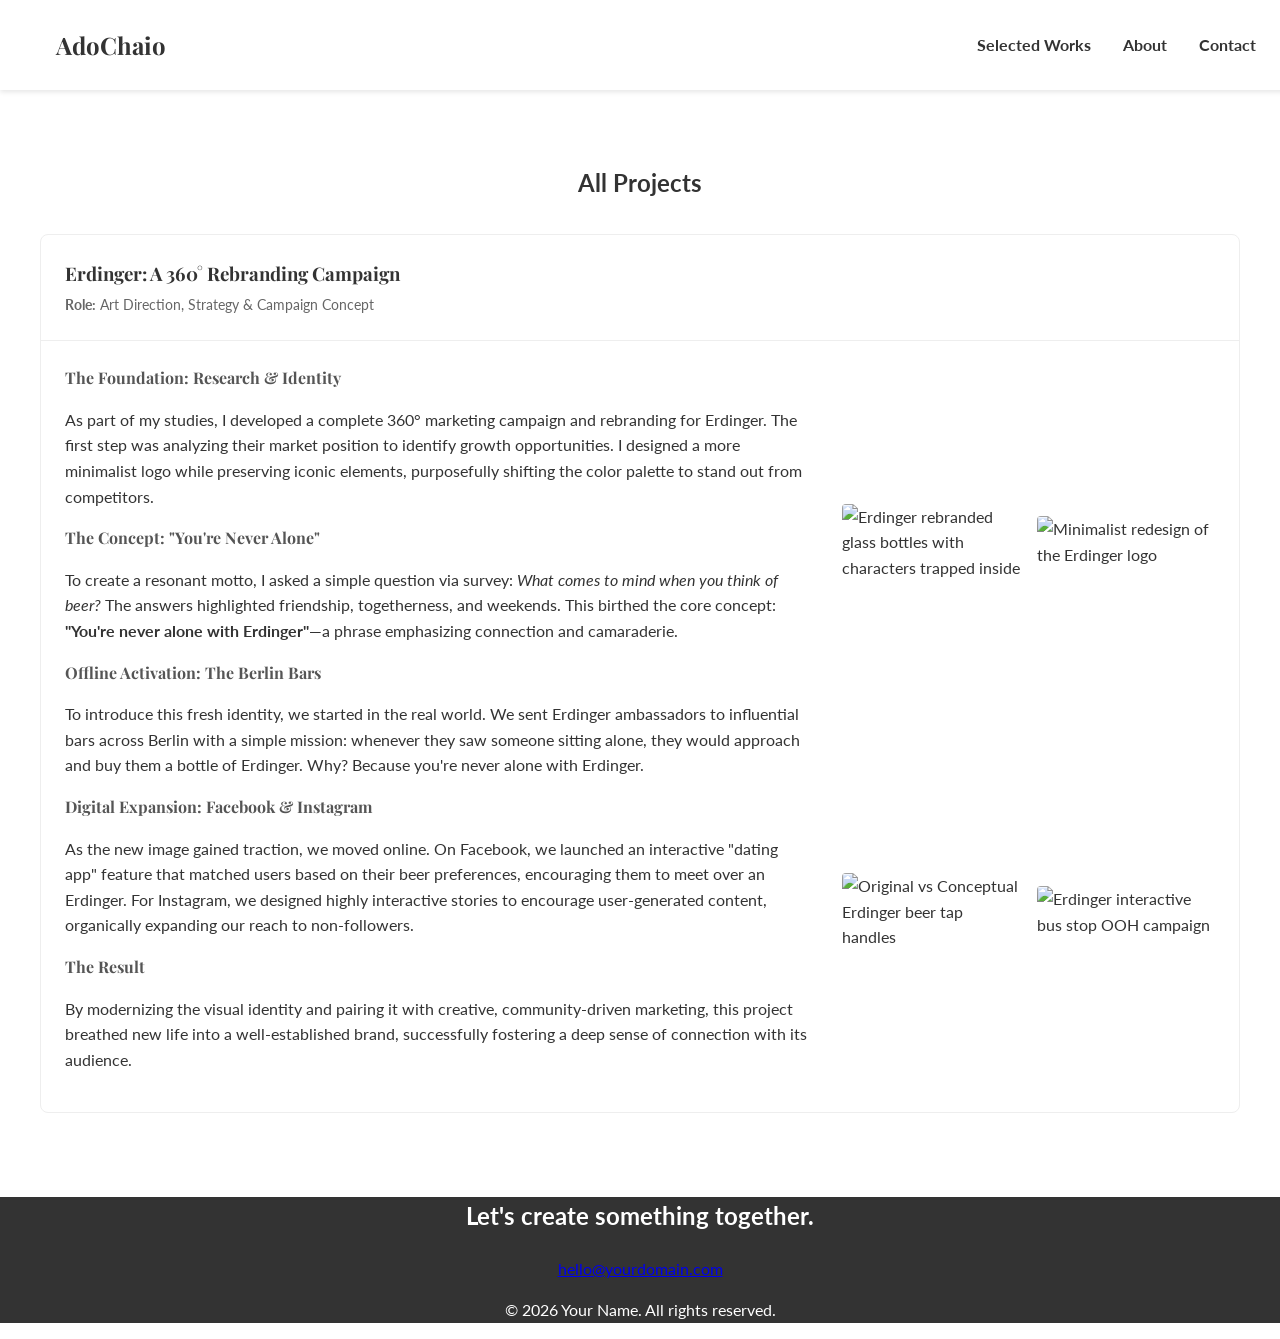
==== works.html @ 7a0c516e "portafolio art" ====
<!DOCTYPE html>
<html lang="en">
<head>
    <meta charset="UTF-8">
    <meta name="viewport" content="width=device-width, initial-scale=1.0">
    <title>All Projects | Ado Chaio</title>
    <link rel="stylesheet" href="style.css">
    <link rel="preconnect" href="https://fonts.googleapis.com">
    <link rel="preconnect" href="https://fonts.gstatic.com" crossorigin>
    <link href="https://fonts.googleapis.com/css2?family=Lato:wght@300;400;700&family=Playfair+Display:wght@400;700&display=swap" rel="stylesheet">
</head>
<body>
    <header>
        <nav>
            <div class="logo"><a href="index.html" style="text-decoration: none; color: var(--text-color);">AdoChaio</a></div>
            <ul>
                <li><a href="index.html#work">Selected Works</a></li>
                <li><a href="index.html#about">About</a></li>
                <li><a href="index.html#contact">Contact</a></li>
            </ul>
        </nav>
    </header>

    <main>
        <section id="work">
            <h2>All Projects</h2>
            <div class="projects-grid">
                <article class="project-card">
                    <div class="project-header">
                        <h3>Erdinger: A 360° Rebranding Campaign</h3>
                        <p class="role"><strong>Role:</strong> Art Direction, Strategy & Campaign Concept</p>
                    </div>

                    <div class="project-details">
                        <div class="project-description">
                            <h4>The Foundation: Research & Identity</h4>
                            <p>As part of my studies, I developed a complete 360° marketing campaign and rebranding for Erdinger. The first step was analyzing their market position to identify growth opportunities. I designed a more minimalist logo while preserving iconic elements, purposefully shifting the color palette to stand out from competitors.</p>

                            <h4>The Concept: "You're Never Alone"</h4>
                            <p>To create a resonant motto, I asked a simple question via survey: <em>What comes to mind when you think of beer?</em> The answers highlighted friendship, togetherness, and weekends. This birthed the core concept: <strong>"You're never alone with Erdinger"</strong>—a phrase emphasizing connection and camaraderie.</p>
                            
                            <h4>Offline Activation: The Berlin Bars</h4>
                            <p>To introduce this fresh identity, we started in the real world. We sent Erdinger ambassadors to influential bars across Berlin with a simple mission: whenever they saw someone sitting alone, they would approach and buy them a bottle of Erdinger. Why? Because you're never alone with Erdinger.</p>

                            <h4>Digital Expansion: Facebook & Instagram</h4>
                            <p>As the new image gained traction, we moved online. On Facebook, we launched an interactive "dating app" feature that matched users based on their beer preferences, encouraging them to meet over an Erdinger. For Instagram, we designed highly interactive stories to encourage user-generated content, organically expanding our reach to non-followers.</p>

                            <h4>The Result</h4>
                            <p>By modernizing the visual identity and pairing it with creative, community-driven marketing, this project breathed new life into a well-established brand, successfully fostering a deep sense of connection with its audience.</p>
                        </div>

                        <div class="project-gallery four-images">
                            <img src="images/erdinger-hero-bottles-family.jpg" 
                                 alt="Erdinger rebranded glass bottles with characters trapped inside">
                            <img src="images/erdinger-logo-grid-synthesis.png" 
                                 alt="Minimalist redesign of the Erdinger logo">
                            <img src="images/erdinger-tap-handles-old-vs-new.jpg" 
                                 alt="Original vs Conceptual Erdinger beer tap handles">
                            <img src="images/erdinger-bus-stop-ooh-campaign.jpg" 
                                 alt="Erdinger interactive bus stop OOH campaign">
                        </div>
                    </div>
                </article>
            </div>
        </section>
    </main>

    <footer id="contact">
        <h2>Let's create something together.</h2>
        <a href="mailto:hello@yourdomain.com">hello@yourdomain.com</a>
        <p>&copy; 2026 Your Name. All rights reserved.</p>
    </footer>
</body>
</html>
---- style.css ----
:root {
    --primary-color: #e6e6fa; /* Lavender */
    --secondary-color: #f0fff0; /* Honeydew */
    --accent-color: #ffdab9; /* Peachpuff */
    --text-color: #333;
    --bg-color: #fff;
    --font-family-headings: 'Playfair Display', serif;
    --font-family-body: 'Lato', sans-serif;
}

body {
    font-family: var(--font-family-body);
    background-color: var(--bg-color);
    color: var(--text-color);
    margin: 0;
    line-height: 1.6;
}

header {
    background-color: var(--bg-color);
    padding: 1rem;
    position: fixed;
    width: 100%;
    top: 0;
    z-index: 10;
    box-shadow: 0 2px 5px rgba(0,0,0,0.1);
}

nav {
    display: flex;
    justify-content: space-between;
    align-items: center;
    max-width: 1200px;
    margin: 0 auto;
}

.logo {
    font-family: var(--font-family-headings);
    font-size: 1.5rem;
    font-weight: bold;
}

nav ul {
    list-style: none;
    display: flex;
    gap: 2rem;
}

nav a {
    text-decoration: none;
    color: var(--text-color);
    font-weight: bold;
    transition: color 0.3s ease;
}

nav a:hover {
    color: var(--primary-color);
}

main {
    padding-top: 80px; 
}

section {
    padding: 4rem 1rem;
    max-width: 1200px;
    margin: 0 auto;
    text-align: center;
}

#hero {
    background-color: var(--secondary-color);
    min-height: 50vh;
    display: flex;
    flex-direction: column;
    justify-content: center;
    align-items: center;
}

#hero h1 {
    font-family: var(--font-family-headings);
    font-size: 3rem;
    margin: 0;
}

.projects-grid {
    display: grid;
    grid-template-columns: 1fr;
    gap: 2rem;
    margin-top: 2rem;
    text-align: left;
}

.project-card {
    background-color: #fff;
    border: 1px solid #eee;
    border-radius: 8px;
    overflow: hidden;
    transition: transform 0.3s ease, box-shadow 0.3s ease;
    display: flex;
    flex-direction: column;
}

.project-card:hover {
    transform: translateY(-5px);
    box-shadow: 0 10px 20px rgba(0,0,0,0.1);
}

.project-card > img {
    width: 100%;
    display: block;
}

.project-card-content {
    padding: 1.5rem;
}

.project-header {
    padding: 1.5rem;
    border-bottom: 1px solid #eee;
}

.project-header h3 {
    margin: 0 0 0.25rem 0;
    font-family: var(--font-family-headings);
}

.project-header .role {
    margin: 0;
    font-size: 0.9rem;
    color: #666;
}

.project-details {
    display: grid;
    grid-template-columns: 2fr 1fr;
    gap: 2rem;
    padding: 1.5rem;
}

.project-description h4 {
    font-family: var(--font-family-headings);
    margin-top: 0;
    margin-bottom: 0.5rem;
    color: #555;
}

.project-description p {
    margin-bottom: 1rem;
}

.project-gallery {
    display: grid;
    grid-template-columns: 1fr 1fr;
    gap: 1rem;
    align-items: center;
}

.project-gallery.three-images {
    grid-template-columns: 1fr 1fr 1fr;
}

.project-gallery.four-images {
    grid-template-columns: 1fr 1fr;
}

.project-gallery img {
    width: 100%;
    border-radius: 4px;
    display: block;
    cursor: pointer;
}

/* About Section Styles */
#about {
    background-color: var(--secondary-color);
}

.about-content {
    display: grid;
    grid-template-columns: 1fr 2fr;
    gap: 4rem;
    align-items: center;
    text-align: left;
    margin-top: 2rem;
}

.about-image img {
    width: 100%;
    border-radius: 50%;
    border: 5px solid var(--primary-color);
}

.about-text h3 {
    font-family: var(--font-family-headings);
    font-size: 2rem;
    margin-top: 0;
}

.about-text ul {
    list-style: none;
    padding: 0;
    display: flex;
    flex-wrap: wrap;
    gap: 1rem;
    margin-top: 1.5rem;
}

.about-text li {
    background-color: var(--primary-color);
    padding: 0.5rem 1rem;
    border-radius: 20px;
    font-weight: bold;
}

/* Footer / Contact Section Styles */
#contact {
    background-color: var(--text-color);
    color: var(--bg-color);
    padding: 0; /* Reset padding */
    text-align: center;
}

.contact-content {
    max-width: 800px;
    margin: 0 auto;
    padding: 5rem 1rem;
}

.contact-content h2 {
    font-family: var(--font-family-headings);
    font-size: 2.5rem;
    margin-bottom: 1rem;
}

.contact-content p {
    font-size: 1.1rem;
    margin-bottom: 2rem;
    max-width: 600px;
    margin-left: auto;
    margin-right: auto;
}

#contact .btn-primary {
    background-color: var(--primary-color);
    color: var(--text-color);
    margin-bottom: 3rem;
}

#contact .btn-primary:hover {
    background-color: var(--bg-color);
    color: var(--text-color);
    border-color: var(--primary-color);
}


.social-links {
    display: flex;
    justify-content: center;
    gap: 2rem;
}

.social-links a {
    color: var(--bg-color);
    text-decoration: none;
    font-weight: bold;
    font-size: 1.1rem;
    transition: color 0.3s ease;
}

.social-links a:hover {
    color: var(--primary-color);
}

.copyright {
    background-color: rgba(0,0,0,0.2);
    padding: 1rem;
    font-size: 0.9rem;
}


/* Modal Styles */
.modal {
    display: none; 
    position: fixed; 
    z-index: 100;
    padding-top: 100px; 
    left: 0;
    top: 0;
    width: 100%; 
    height: 100%; 
    overflow: auto; 
    background-color: rgba(0,0,0,0.9); 
}

.modal-content {
    margin: auto;
    display: block;
    width: 80%;
    max-width: 700px;
}

.close-btn {
    position: absolute;
    top: 15px;
    right: 35px;
    color: #f1f1f1;
    font-size: 40px;
    font-weight: bold;
    transition: 0.3s;
}

.close-btn:hover,
.close-btn:focus {
    color: #bbb;
    text-decoration: none;
    cursor: pointer;
}

/* =========================================
   BOTÓN "VIEW ALL PROJECTS"
   ========================================= */
.view-more-container {
    text-align: center;
    margin-top: 4rem;
}

.btn-primary {
    display: inline-block;
    background-color: var(--primary-color);
    color: var(--text-color);
    padding: 1rem 2.5rem;
    font-family: var(--font-family-headings);
    font-weight: bold;
    font-size: 1.2rem;
    border-radius: 50px;
    transition: all 0.3s ease;
    border: 2px solid transparent;
    text-decoration: none;
}

.btn-primary:hover {
    background-color: var(--bg-color);
    border-color: var(--primary-color);
    color: var(--text-color);
    transform: translateY(-3px);
    box-shadow: 0 10px 20px rgba(0,0,0,0.05);
}


@media (max-width: 992px) {
    .project-details, .about-content {
        grid-template-columns: 1fr;
    }

    .about-content {
        gap: 2rem;
        text-align: center;
    }

    .about-image {
        margin-bottom: 2rem;
    }
}

@media (max-width: 768px) {
    nav ul {
        display: none; 
    }

    #hero h1 {
        font-size: 2rem;
    }

    .projects-grid, .project-gallery, .project-gallery.four-images {
        grid-template-columns: 1fr;
    }

    .contact-content {
        padding: 4rem 1rem;
    }
}
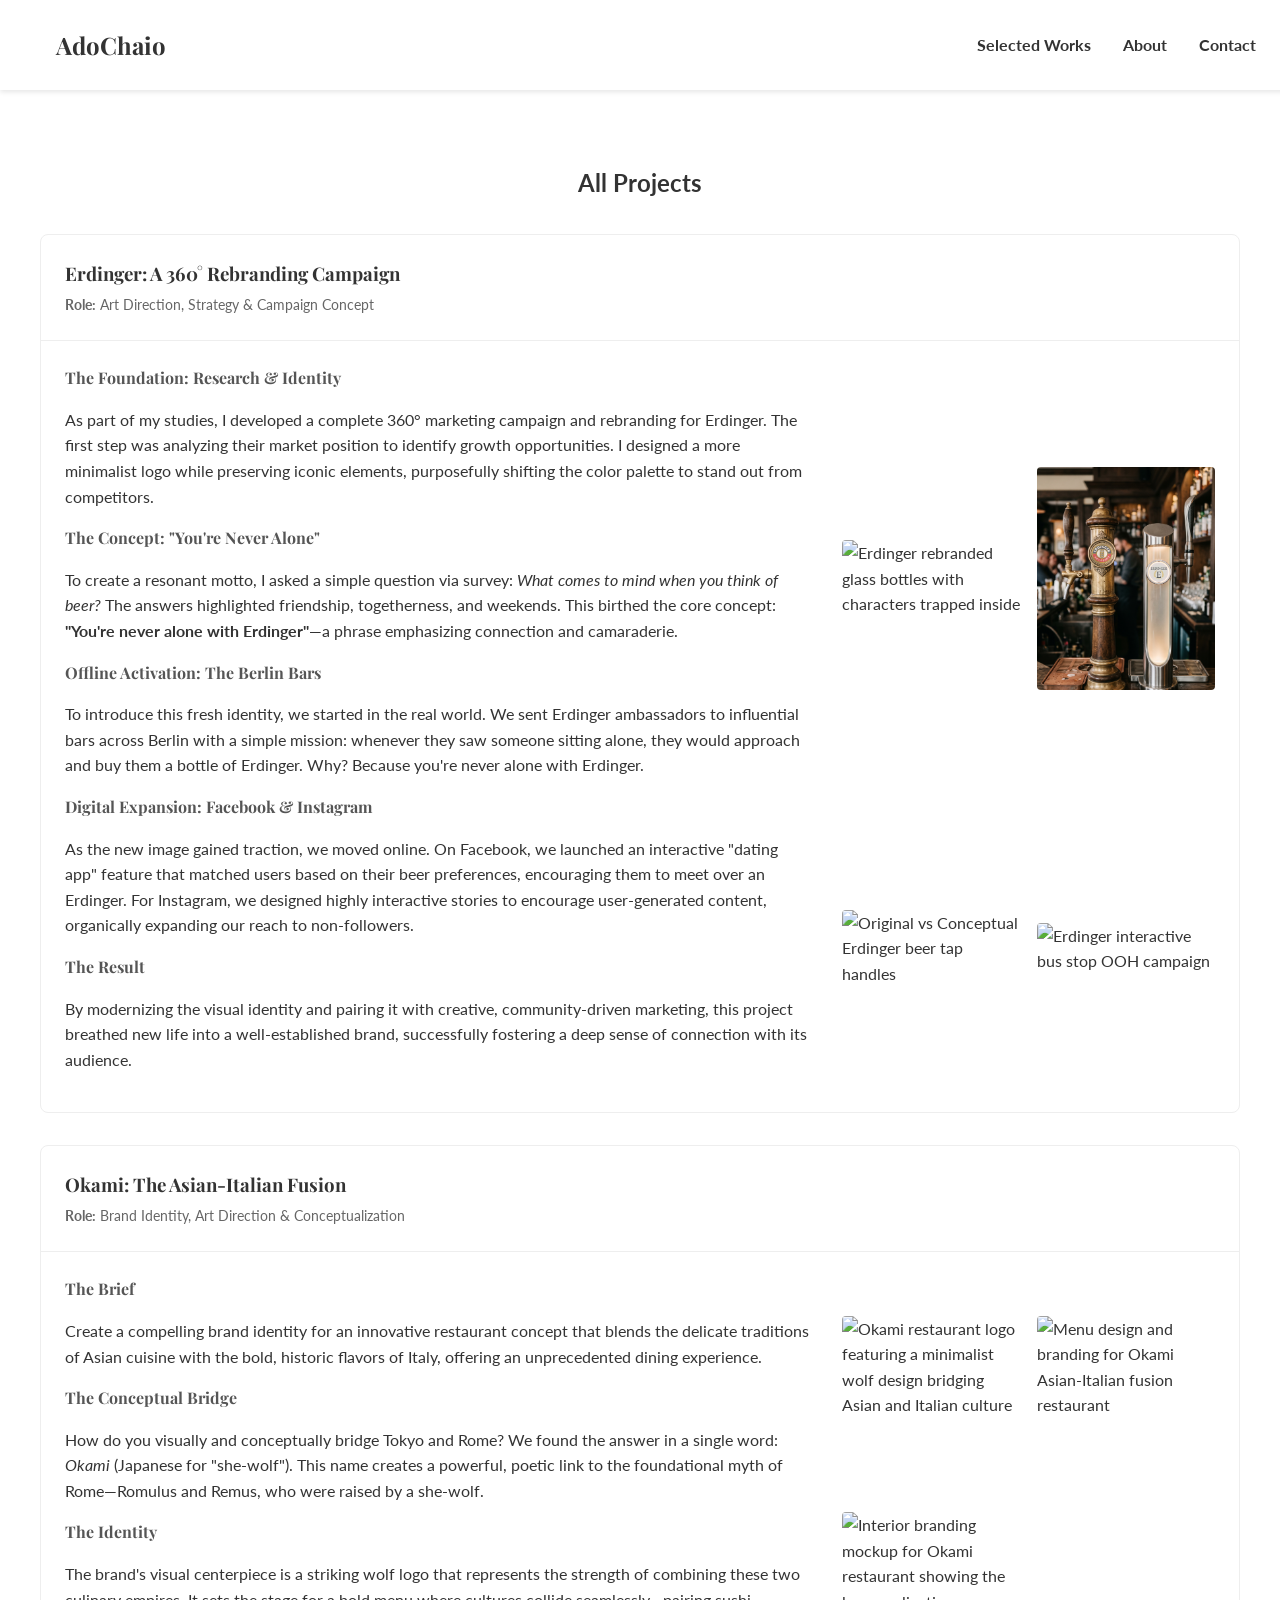
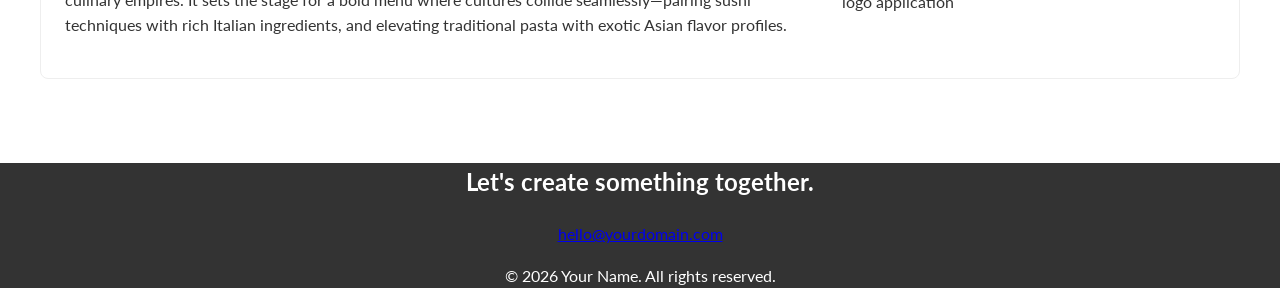
==== commit 68160024: "new" ====
--- a/works.html
+++ b/works.html
@@ -61,6 +61,36 @@
                         </div>
                     </div>
                 </article>
+                <article class="project-card">
+                    <div class="project-header">
+                        <h3>Okami: The Asian-Italian Fusion</h3>
+                        <p class="role"><strong>Role:</strong> Brand Identity, Art Direction & Conceptualization</p>
+                    </div>
+
+                    <div class="project-details">
+                        <div class="project-description">
+                            <h4>The Brief</h4>
+                            <p>Create a compelling brand identity for an innovative restaurant concept that blends the delicate traditions of Asian cuisine with the bold, historic flavors of Italy, offering an unprecedented dining experience.</p>
+
+                            <h4>The Conceptual Bridge</h4>
+                            <p>How do you visually and conceptually bridge Tokyo and Rome? We found the answer in a single word: <em>Okami</em> (Japanese for "she-wolf"). This name creates a powerful, poetic link to the foundational myth of Rome—Romulus and Remus, who were raised by a she-wolf.</p>
+                            
+                            <h4>The Identity</h4>
+                            <p>The brand's visual centerpiece is a striking wolf logo that represents the strength of combining these two culinary empires. It sets the stage for a bold menu where cultures collide seamlessly—pairing sushi techniques with rich Italian ingredients, and elevating traditional pasta with exotic Asian flavor profiles.</p>
+                        </div>
+
+                        <div class="project-gallery">
+                            <img src="images/okami-she-wolf-restaurant-logo.jpg" 
+                                 alt="Okami restaurant logo featuring a minimalist wolf design bridging Asian and Italian culture">
+                                 
+                            <img src="images/okami-fusion-menu-design.jpg" 
+                                 alt="Menu design and branding for Okami Asian-Italian fusion restaurant">
+                                 
+                            <img src="images/okami-restaurant-branding-mockup.jpg" 
+                                 alt="Interior branding mockup for Okami restaurant showing the logo application">
+                        </div>
+                    </div>
+                </article>
             </div>
         </section>
     </main>
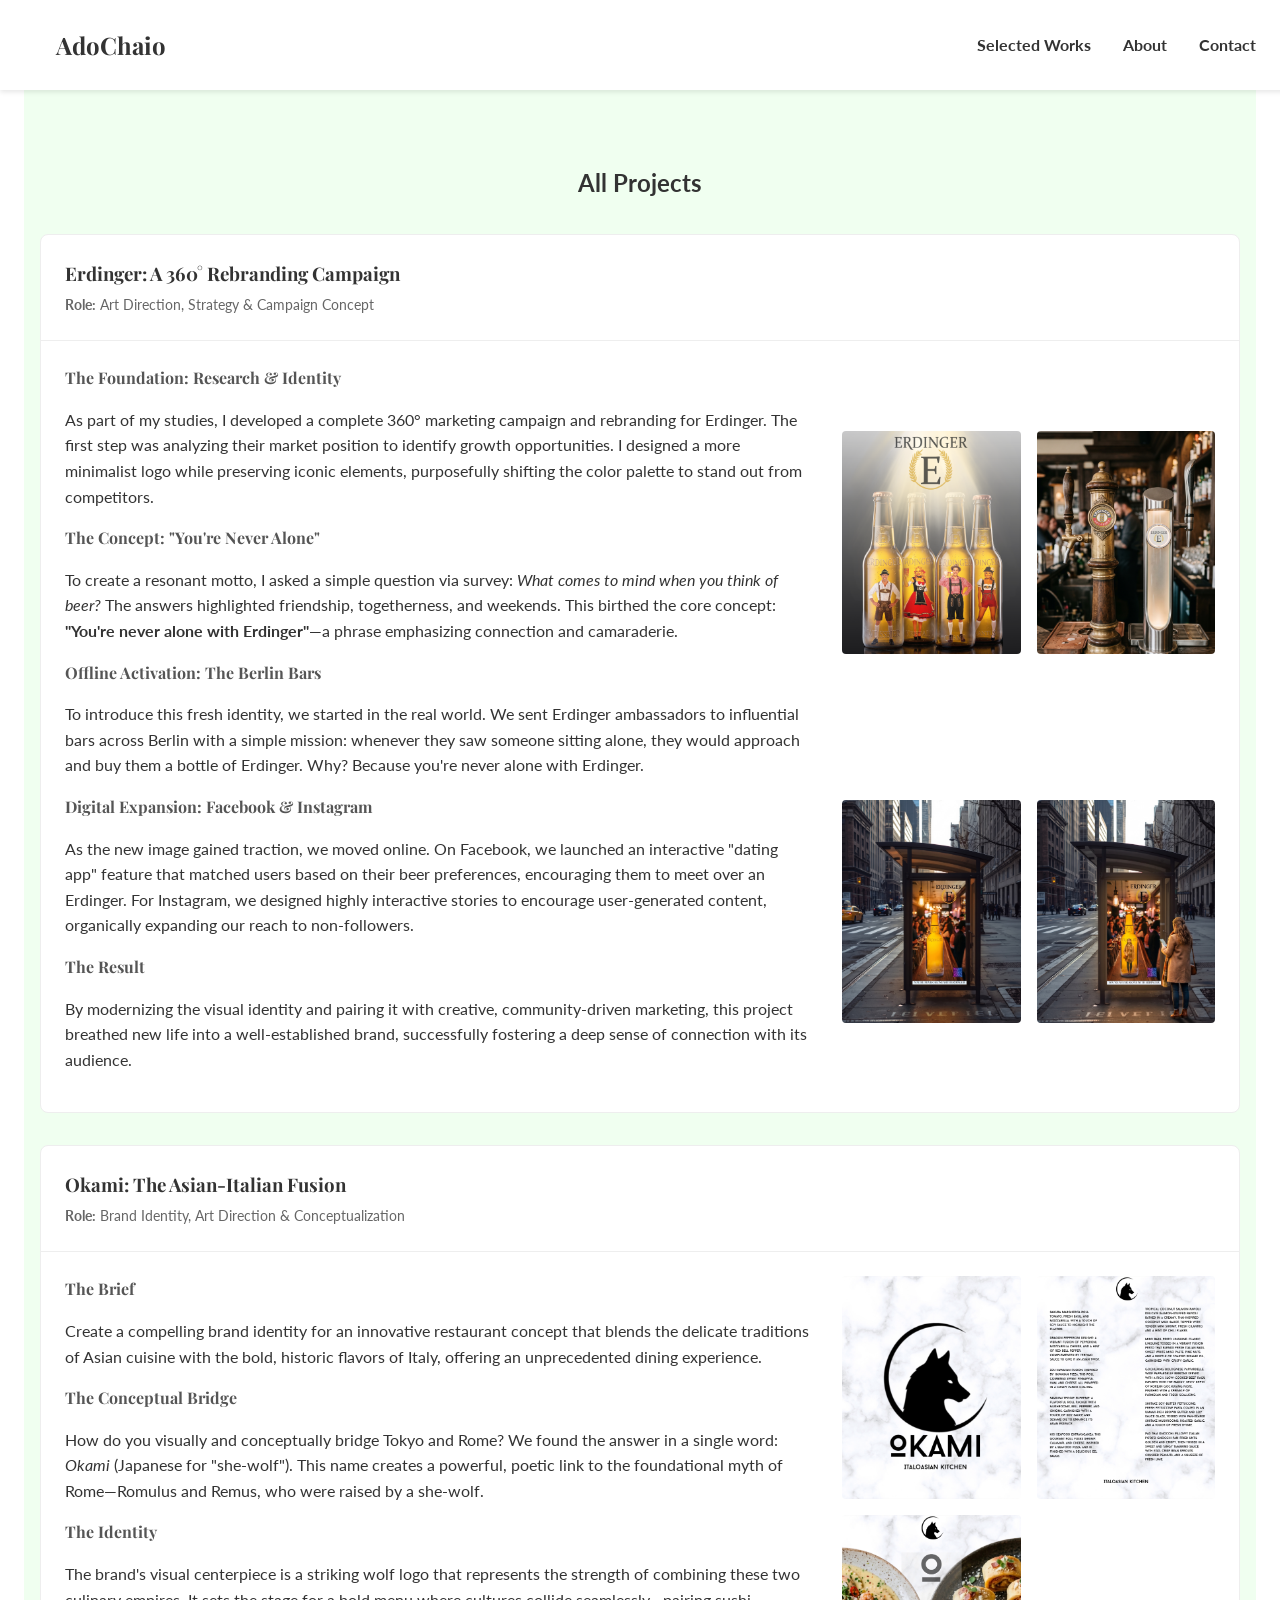
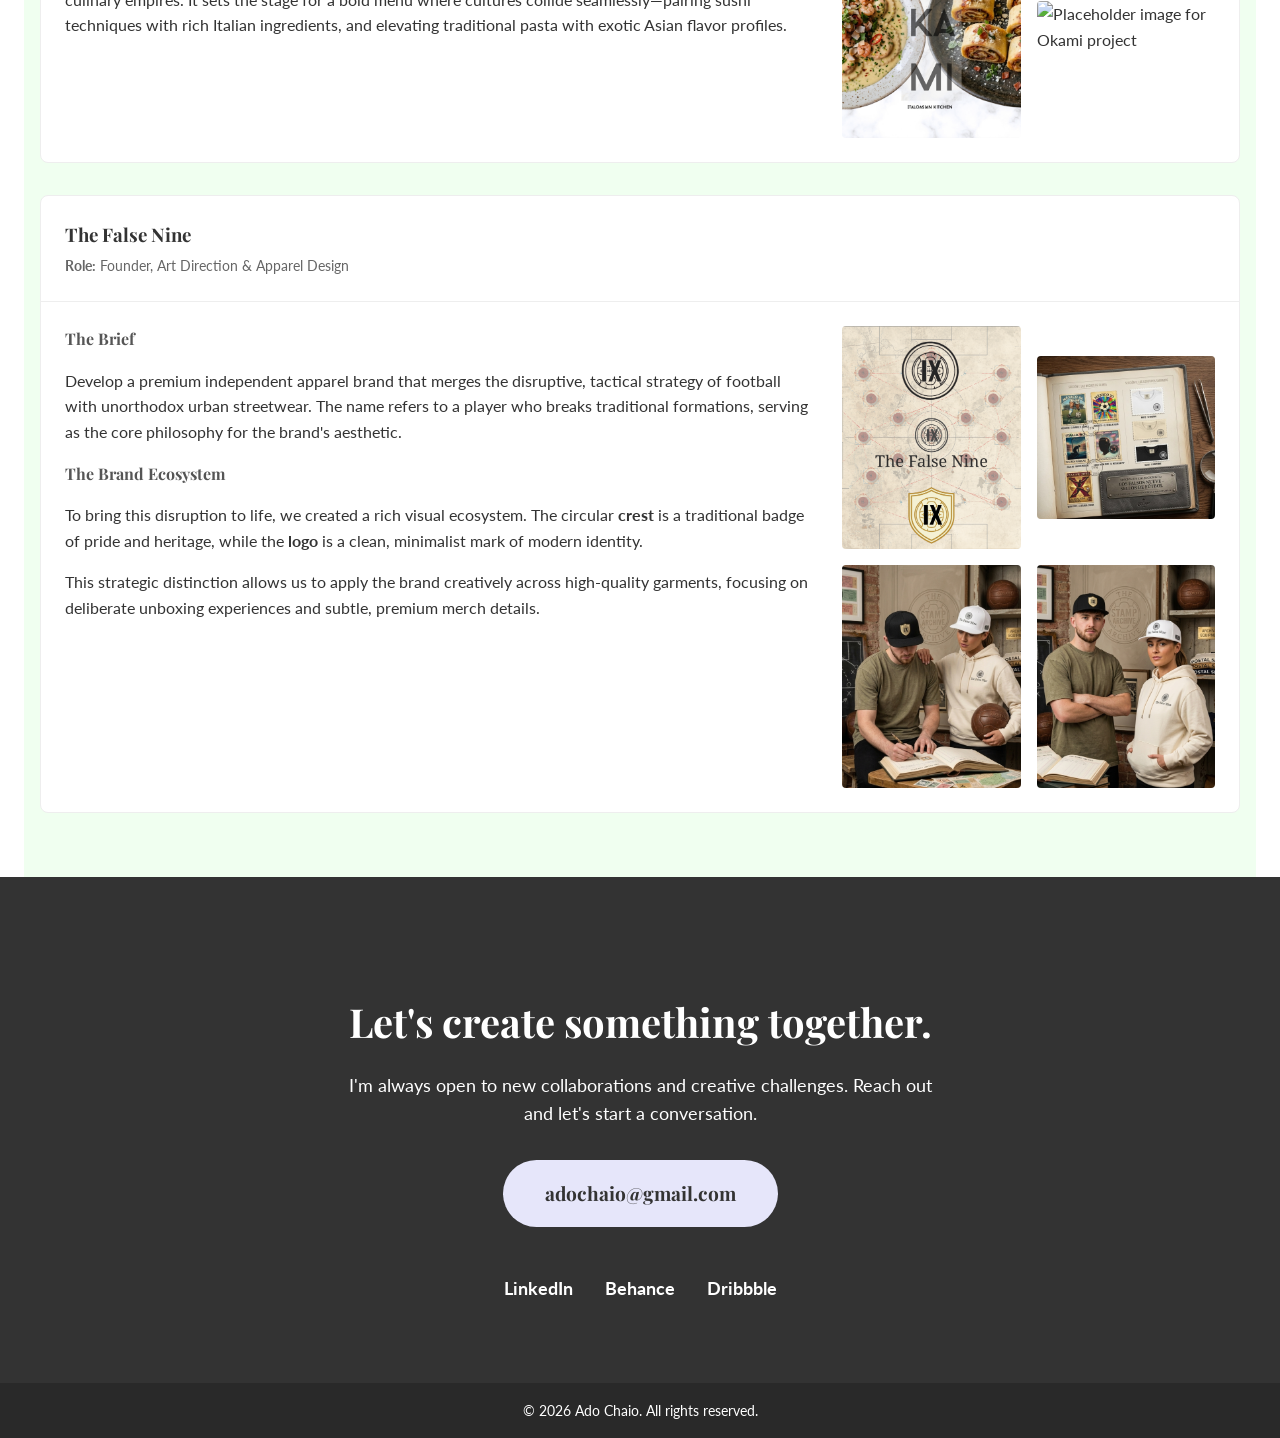
==== commit 7162dee0: "pict new pro" ====
--- a/works.html
+++ b/works.html
@@ -9,7 +9,7 @@
     <link rel="preconnect" href="https://fonts.gstatic.com" crossorigin>
     <link href="https://fonts.googleapis.com/css2?family=Lato:wght@300;400;700&family=Playfair+Display:wght@400;700&display=swap" rel="stylesheet">
 </head>
-<body>
+<body class="works-page">
     <header>
         <nav>
             <div class="logo"><a href="index.html" style="text-decoration: none; color: var(--text-color);">AdoChaio</a></div>
@@ -50,14 +50,10 @@
                         </div>
 
                         <div class="project-gallery four-images">
-                            <img src="images/erdinger-hero-bottles-family.jpg" 
-                                 alt="Erdinger rebranded glass bottles with characters trapped inside">
-                            <img src="images/erdinger-logo-grid-synthesis.png" 
-                                 alt="Minimalist redesign of the Erdinger logo">
-                            <img src="images/erdinger-tap-handles-old-vs-new.jpg" 
-                                 alt="Original vs Conceptual Erdinger beer tap handles">
-                            <img src="images/erdinger-bus-stop-ooh-campaign.jpg" 
-                                 alt="Erdinger interactive bus stop OOH campaign">
+                            <img src="images/erdinger-hero-bottles-family.png" alt="Erdinger rebranded glass bottles with characters trapped inside">
+                            <img src="images/erdinger-logo-grid-synthesis.png" alt="Minimalist redesign of the Erdinger logo">
+                            <img src="images/erdinger-tap-handles-old-vs-new.png" alt="Original vs Conceptual Erdinger beer tap handles">
+                            <img src="images/erdinger-bus-stop-campaign.png" alt="Erdinger interactive bus stop OOH campaign">
                         </div>
                     </div>
                 </article>
@@ -80,14 +76,42 @@
                         </div>
 
                         <div class="project-gallery">
-                            <img src="images/okami-she-wolf-restaurant-logo.jpg" 
-                                 alt="Okami restaurant logo featuring a minimalist wolf design bridging Asian and Italian culture">
+                            <img src="images/logo-okami-restauran.png" alt="Okami restaurant logo featuring a minimalist wolf design bridging Asian and Italian culture">
+                            <img src="images/menu-okami-restaurannt.png" alt="Menu design and branding for Okami Asian-Italian fusion restaurant">
+                            <img src="images/okami-flier-menu.png" alt="Interior branding mockup for Okami restaurant showing the logo application">
+                            <img src="images/vamosssss.png" alt="Placeholder image for Okami project">
+                        </div>
+                    </div>
+                </article>
+                <article class="project-card">
+                    <div class="project-header">
+                        <h3>The False Nine</h3>
+                        <p class="role"><strong>Role:</strong> Founder, Art Direction & Apparel Design</p>
+                    </div>
+
+                    <div class="project-details">
+                        <div class="project-description">
+                            <h4>The Brief</h4>
+                            <p>Develop a premium independent apparel brand that merges the disruptive, tactical strategy of football with unorthodox urban streetwear. The name refers to a player who breaks traditional formations, serving as the core philosophy for the brand's aesthetic.</p>
+
+                            <h4>The Brand Ecosystem</h4>
+                            <p>To bring this disruption to life, we created a rich visual ecosystem. The circular <strong>crest</strong> is a traditional badge of pride and heritage, while the <strong>logo</strong> is a clean, minimalist mark of modern identity.</p>
+                            <p>This strategic distinction allows us to apply the brand creatively across high-quality garments, focusing on deliberate unboxing experiences and subtle, premium merch details.</p>
+                        </div>
+
+                        <div class="project-gallery four-images">
+                            <img src="images/the-false-nine-logo.png" 
+                                 alt="The False Nine streetwear branding logo, verified apparel, and premium merchandise suite">
                                  
-                            <img src="images/okami-fusion-menu-design.jpg" 
-                                 alt="Menu design and branding for Okami Asian-Italian fusion restaurant">
+                            <img src="images/remeras-the-false-nine.png" 
+                                 alt="Close up of The False Nine circular crest from verified asset crest IX W.jpg">
                                  
-                            <img src="images/okami-restaurant-branding-mockup.jpg" 
-                                 alt="Interior branding mockup for Okami restaurant showing the logo application">
+                            <img src="images/gorros-the-false-nine.png" 
+                                 alt="Close up of The False Nine main minimalist logo from verified asset The False Nine - 1.jpg">
+                                 
+                            <img src="images/gorros-hudies-the-false-nine.png" 
+                                 alt="The False Nine merchandise product application, showing the logo on a cap">
+                                 
                         </div>
                     </div>
                 </article>
@@ -96,9 +120,26 @@
     </main>
 
     <footer id="contact">
-        <h2>Let's create something together.</h2>
-        <a href="mailto:hello@yourdomain.com">hello@yourdomain.com</a>
-        <p>&copy; 2026 Your Name. All rights reserved.</p>
+        <div class="contact-content">
+            <h2>Let's create something together.</h2>
+            <p>I'm always open to new collaborations and creative challenges. Reach out and let's start a conversation.</p>
+            <a href="mailto:adochaio@gmail.com" class="btn-primary">adochaio@gmail.com</a>
+            <div class="social-links">
+                <a href="#" target="_blank">LinkedIn</a>
+                <a href="#" target="_blank">Behance</a>
+                <a href="#" target="_blank">Dribbble</a>
+            </div>
+        </div>
+        <div class="copyright">
+            &copy; 2026 Ado Chaio. All rights reserved.
+        </div>
     </footer>
+    
+    <div id="image-modal" class="modal">
+        <span class="close-btn">&times;</span>
+        <img class="modal-content" id="modal-img">
+    </div>
+
+    <script defer type="text/javascript" src="main.js"></script>
 </body>
 </html>
--- a/style.css
+++ b/style.css
@@ -16,6 +16,10 @@
     line-height: 1.6;
 }
 
+.works-page #work {
+    background-color: var(--secondary-color);
+}
+
 header {
     background-color: var(--bg-color);
     padding: 1rem;
@@ -283,8 +287,8 @@
 .modal {
     display: none; 
     position: fixed; 
-    z-index: 100;
-    padding-top: 100px; 
+    z-index: 1000;
+    padding-top: 60px; 
     left: 0;
     top: 0;
     width: 100%; 
@@ -298,6 +302,13 @@
     display: block;
     width: 80%;
     max-width: 700px;
+    animation-name: zoom;
+    animation-duration: 0.6s;
+}
+
+@keyframes zoom {
+    from {transform:scale(0)}
+    to {transform:scale(1)}
 }
 
 .close-btn {
@@ -379,4 +390,8 @@
     .contact-content {
         padding: 4rem 1rem;
     }
-}
+
+    .modal-content {
+        width: 95%;
+    }
+}
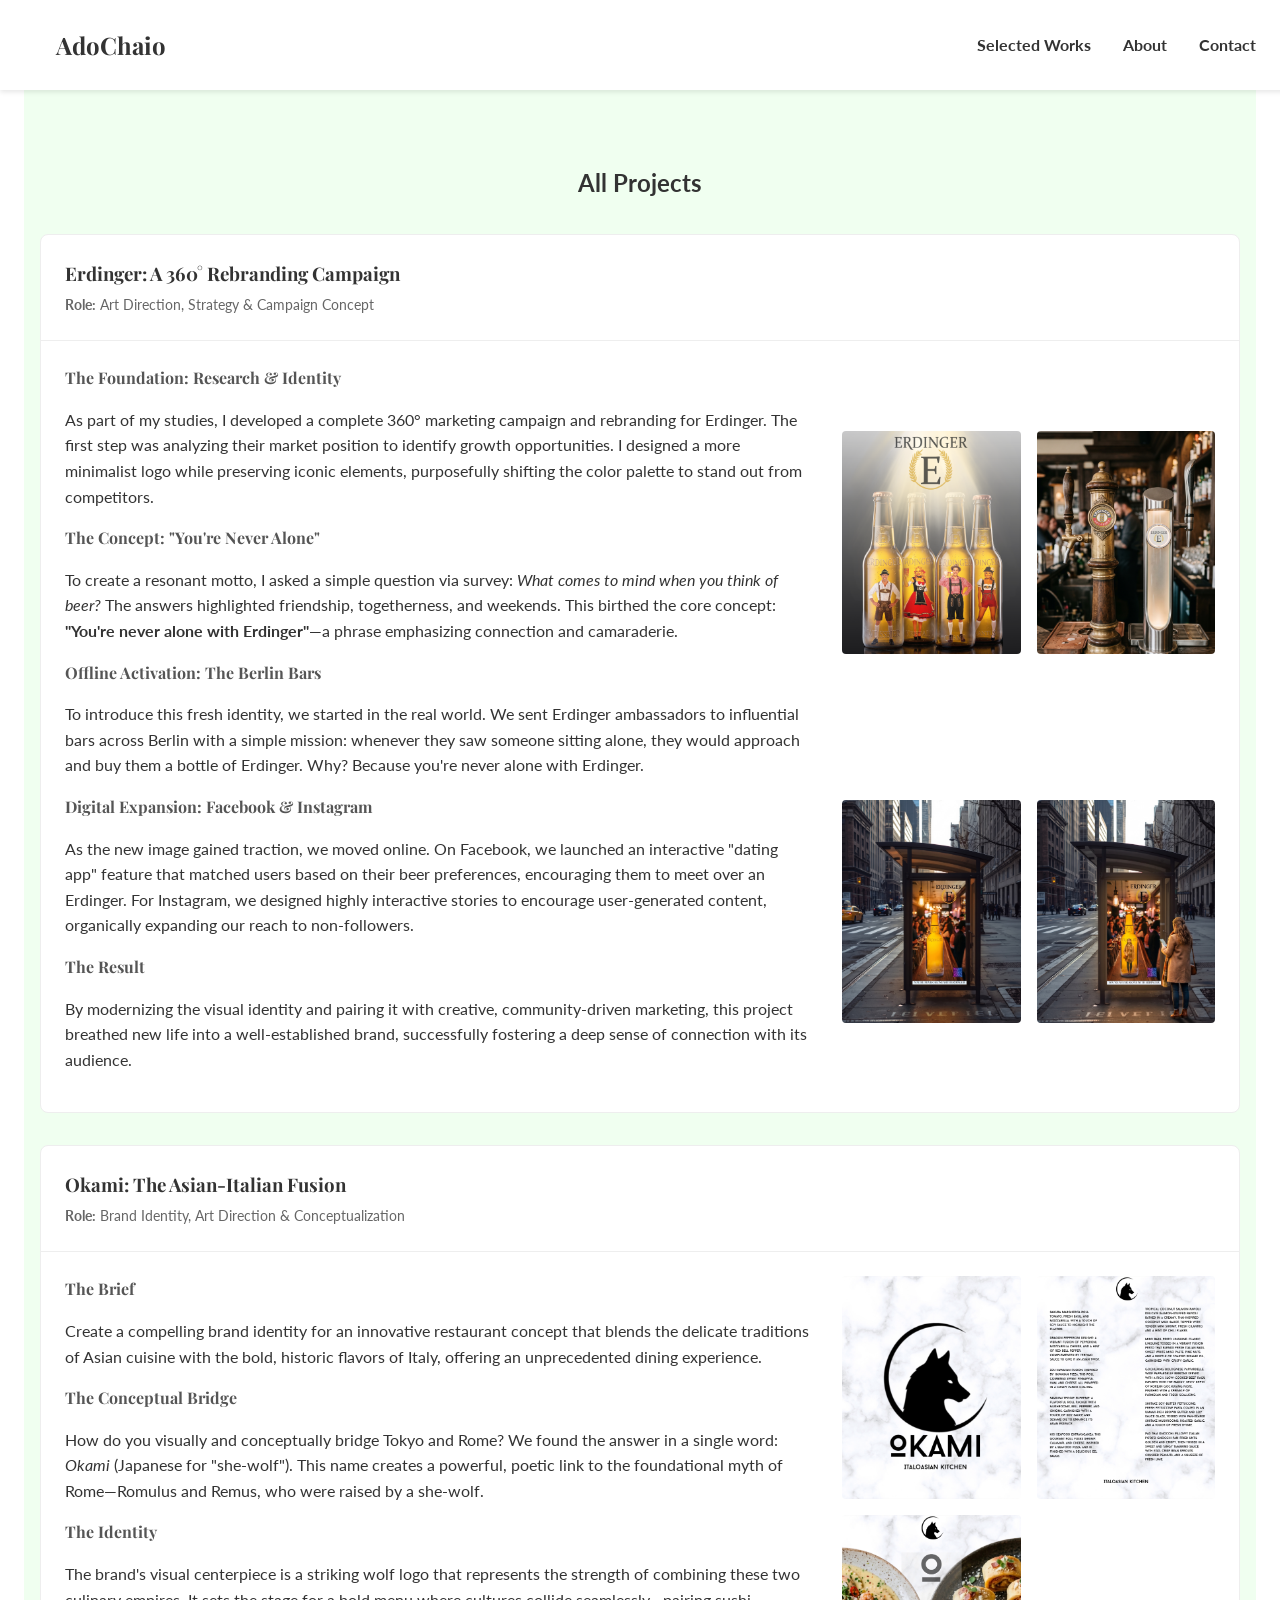
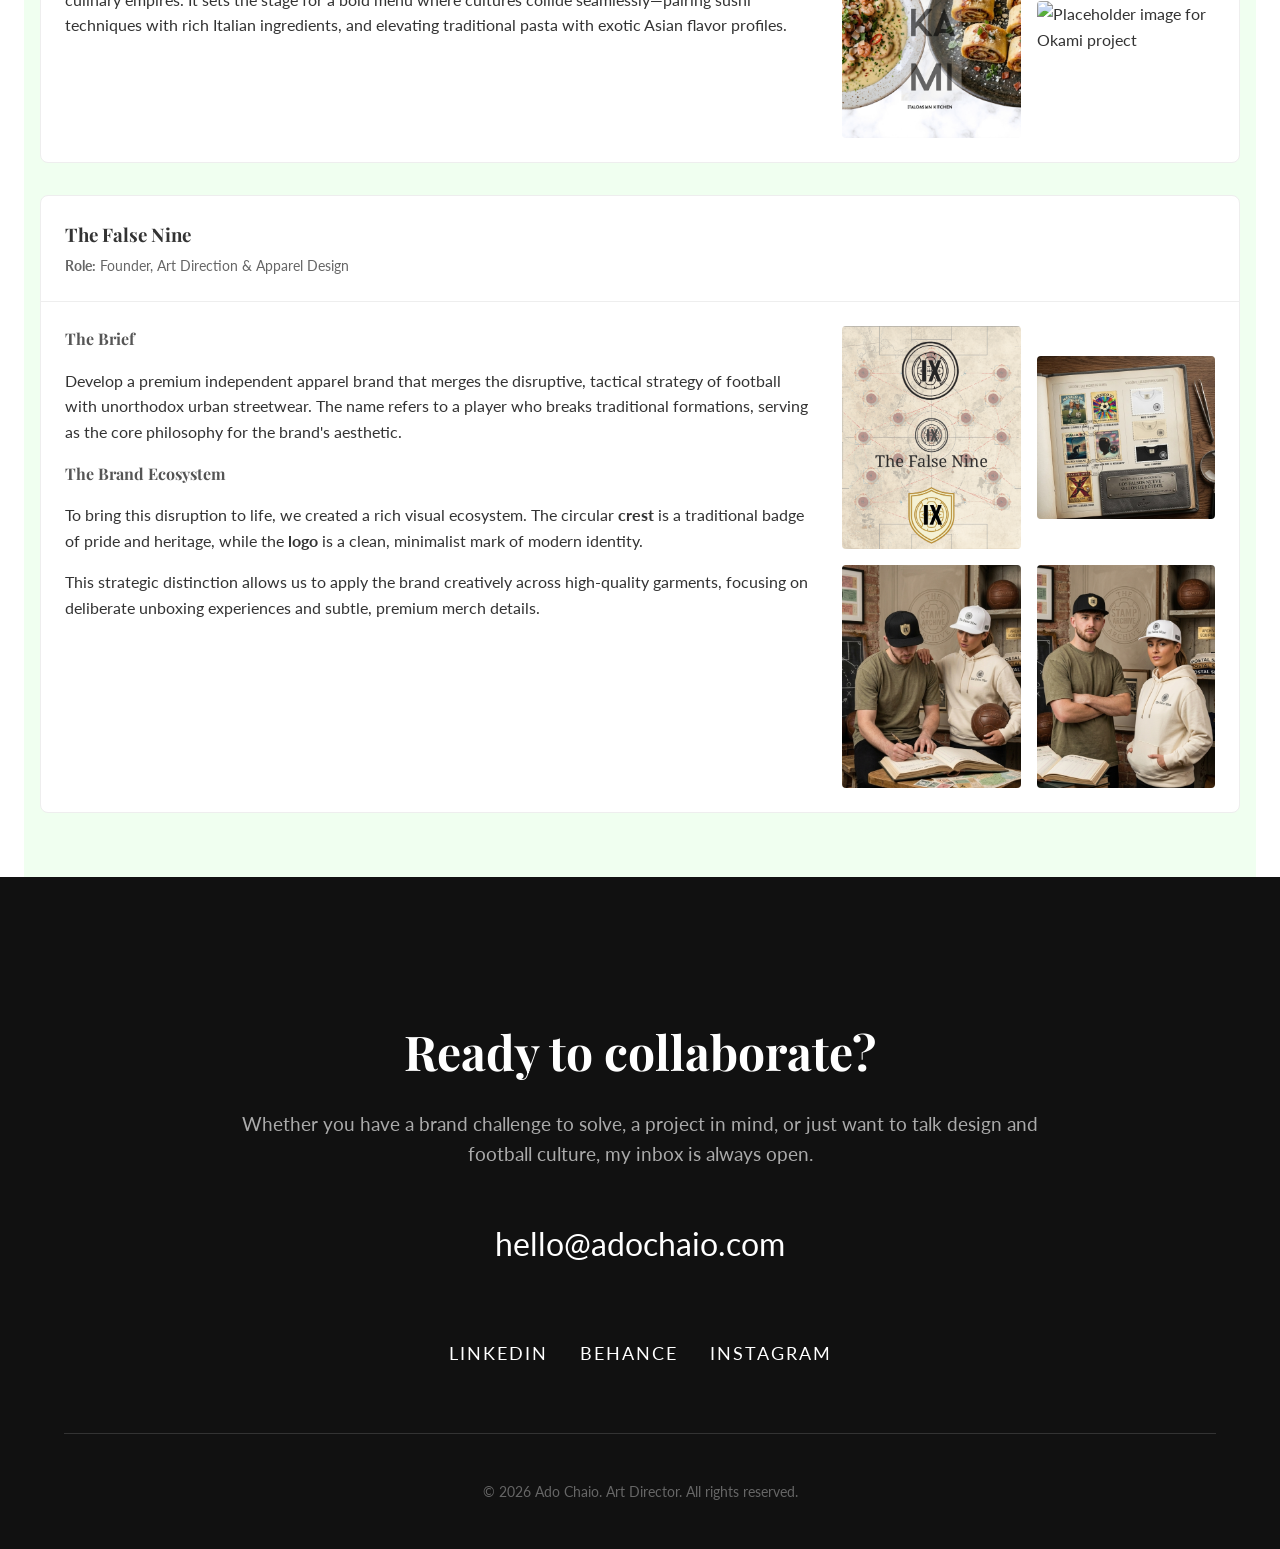
==== commit 8fa2e6fe: "all the dada" ====
--- a/works.html
+++ b/works.html
@@ -119,19 +119,22 @@
         </section>
     </main>
 
-    <footer id="contact">
-        <div class="contact-content">
-            <h2>Let's create something together.</h2>
-            <p>I'm always open to new collaborations and creative challenges. Reach out and let's start a conversation.</p>
-            <a href="mailto:adochaio@gmail.com" class="btn-primary">adochaio@gmail.com</a>
+    <footer id="contact" class="contact-section">
+        <div class="contact-container">
+            <h2>Ready to collaborate?</h2>
+            <p>Whether you have a brand challenge to solve, a project in mind, or just want to talk design and football culture, my inbox is always open.</p>
+            
+            <a href="mailto:hello@adochaio.com" class="email-link">hello@adochaio.com</a>
+            
             <div class="social-links">
                 <a href="#" target="_blank">LinkedIn</a>
                 <a href="#" target="_blank">Behance</a>
-                <a href="#" target="_blank">Dribbble</a>
+                <a href="#" target="_blank">Instagram</a>
             </div>
         </div>
-        <div class="copyright">
-            &copy; 2026 Ado Chaio. All rights reserved.
+        
+        <div class="footer-bottom">
+            <p>&copy; 2026 Ado Chaio. Art Director. All rights reserved.</p>
         </div>
     </footer>
     
--- a/style.css
+++ b/style.css
@@ -1,3 +1,7 @@
+html {
+    scroll-behavior: smooth;
+}
+
 :root {
     --primary-color: #e6e6fa; /* Lavender */
     --secondary-color: #f0fff0; /* Honeydew */
@@ -176,11 +180,11 @@
 }
 
 /* About Section Styles */
-#about {
+.about-section {
     background-color: var(--secondary-color);
 }
 
-.about-content {
+.about-container {
     display: grid;
     grid-template-columns: 1fr 2fr;
     gap: 4rem;
@@ -191,97 +195,91 @@
 
 .about-image img {
     width: 100%;
-    border-radius: 50%;
-    border: 5px solid var(--primary-color);
-}
-
-.about-text h3 {
+    border-radius: 8px;
+}
+
+.about-text h2 {
     font-family: var(--font-family-headings);
-    font-size: 2rem;
+    font-size: 2.5rem;
     margin-top: 0;
-}
-
-.about-text ul {
-    list-style: none;
-    padding: 0;
-    display: flex;
-    flex-wrap: wrap;
-    gap: 1rem;
-    margin-top: 1.5rem;
-}
-
-.about-text li {
-    background-color: var(--primary-color);
-    padding: 0.5rem 1rem;
-    border-radius: 20px;
-    font-weight: bold;
-}
-
-/* Footer / Contact Section Styles */
-#contact {
-    background-color: var(--text-color);
-    color: var(--bg-color);
-    padding: 0; /* Reset padding */
+    margin-bottom: 1.5rem;
+}
+
+.about-text p {
+    margin-bottom: 1.5rem;
+    font-size: 1.1rem;
+    line-height: 1.7;
+}
+
+/* =========================================
+   CONTACT & FOOTER SECTION
+   ========================================= */
+.contact-section {
+    background-color: #111; /* Un gris casi negro muy elegante */
+    color: #fff;
+    padding: 6rem 5% 2rem;
     text-align: center;
 }
 
-.contact-content {
+.contact-container {
     max-width: 800px;
     margin: 0 auto;
-    padding: 5rem 1rem;
-}
-
-.contact-content h2 {
-    font-family: var(--font-family-headings);
-    font-size: 2.5rem;
+}
+
+.contact-container h2 {
+    font-size: 3rem;
+    font-family: 'Playfair Display', serif; /* Manteniendo la elegancia */
     margin-bottom: 1rem;
 }
 
-.contact-content p {
-    font-size: 1.1rem;
-    margin-bottom: 2rem;
-    max-width: 600px;
-    margin-left: auto;
-    margin-right: auto;
-}
-
-#contact .btn-primary {
-    background-color: var(--primary-color);
-    color: var(--text-color);
+.contact-container p {
+    font-size: 1.2rem;
+    color: #aaa;
     margin-bottom: 3rem;
-}
-
-#contact .btn-primary:hover {
-    background-color: var(--bg-color);
-    color: var(--text-color);
-    border-color: var(--primary-color);
-}
-
+    line-height: 1.6;
+}
+
+.email-link {
+    display: inline-block;
+    font-size: 2rem;
+    color: #fff;
+    text-decoration: none;
+    border-bottom: 2px solid transparent;
+    padding-bottom: 5px;
+    margin-bottom: 4rem;
+    transition: border-color 0.3s ease;
+}
+
+.email-link:hover {
+    border-color: #fff;
+}
 
 .social-links {
     display: flex;
     justify-content: center;
     gap: 2rem;
+    margin-bottom: 4rem;
 }
 
 .social-links a {
-    color: var(--bg-color);
-    text-decoration: none;
-    font-weight: bold;
+    color: #fff;
+    text-decoration: none;
     font-size: 1.1rem;
+    text-transform: uppercase;
+    letter-spacing: 2px;
     transition: color 0.3s ease;
 }
 
 .social-links a:hover {
-    color: var(--primary-color);
-}
-
-.copyright {
-    background-color: rgba(0,0,0,0.2);
-    padding: 1rem;
+    color: #888;
+}
+
+.footer-bottom {
+    border-top: 1px solid #333;
+    padding-top: 2rem;
     font-size: 0.9rem;
-}
-
+    color: #666;
+}
 
 /* Modal Styles */
 .modal {
@@ -336,35 +334,56 @@
     margin-top: 4rem;
 }
 
+/* Estilos para los botones de acción */
+.about-actions {
+    display: flex;
+    gap: 1.5rem;
+    margin-top: 2rem;
+}
+
 .btn-primary {
     display: inline-block;
-    background-color: var(--primary-color);
-    color: var(--text-color);
-    padding: 1rem 2.5rem;
-    font-family: var(--font-family-headings);
-    font-weight: bold;
-    font-size: 1.2rem;
-    border-radius: 50px;
+    padding: 12px 28px;
+    background-color: #111; /* Negro sólido */
+    color: #fff;
+    text-decoration: none;
+    font-weight: 700;
+    text-transform: uppercase;
+    letter-spacing: 1px;
     transition: all 0.3s ease;
-    border: 2px solid transparent;
-    text-decoration: none;
+    border: 2px solid #111;
 }
 
 .btn-primary:hover {
-    background-color: var(--bg-color);
-    border-color: var(--primary-color);
-    color: var(--text-color);
-    transform: translateY(-3px);
-    box-shadow: 0 10px 20px rgba(0,0,0,0.05);
+    background-color: #333;
+    border-color: #333;
+}
+
+.btn-secondary {
+    display: inline-block;
+    padding: 12px 28px;
+    background-color: transparent;
+    color: #111;
+    text-decoration: none;
+    font-weight: 700;
+    text-transform: uppercase;
+    letter-spacing: 1px;
+    border: 2px solid #111; /* Solo el borde */
+    transition: all 0.3s ease;
+}
+
+.btn-secondary:hover {
+    background-color: #111;
+    color: #fff;
 }
 
 
 @media (max-width: 992px) {
-    .project-details, .about-content {
+    .project-details, .about-container {
         grid-template-columns: 1fr;
     }
 
-    .about-content {
+    .about-container {
         gap: 2rem;
         text-align: center;
     }
@@ -387,7 +406,7 @@
         grid-template-columns: 1fr;
     }
 
-    .contact-content {
+    .contact-container {
         padding: 4rem 1rem;
     }
 
@@ -395,3 +414,10 @@
         width: 95%;
     }
 }
+
+/* Ajuste para móviles: que los botones se apilen si no hay espacio */
+@media (max-width: 480px) {
+    .about-actions {
+        flex-direction: column;
+    }
+}
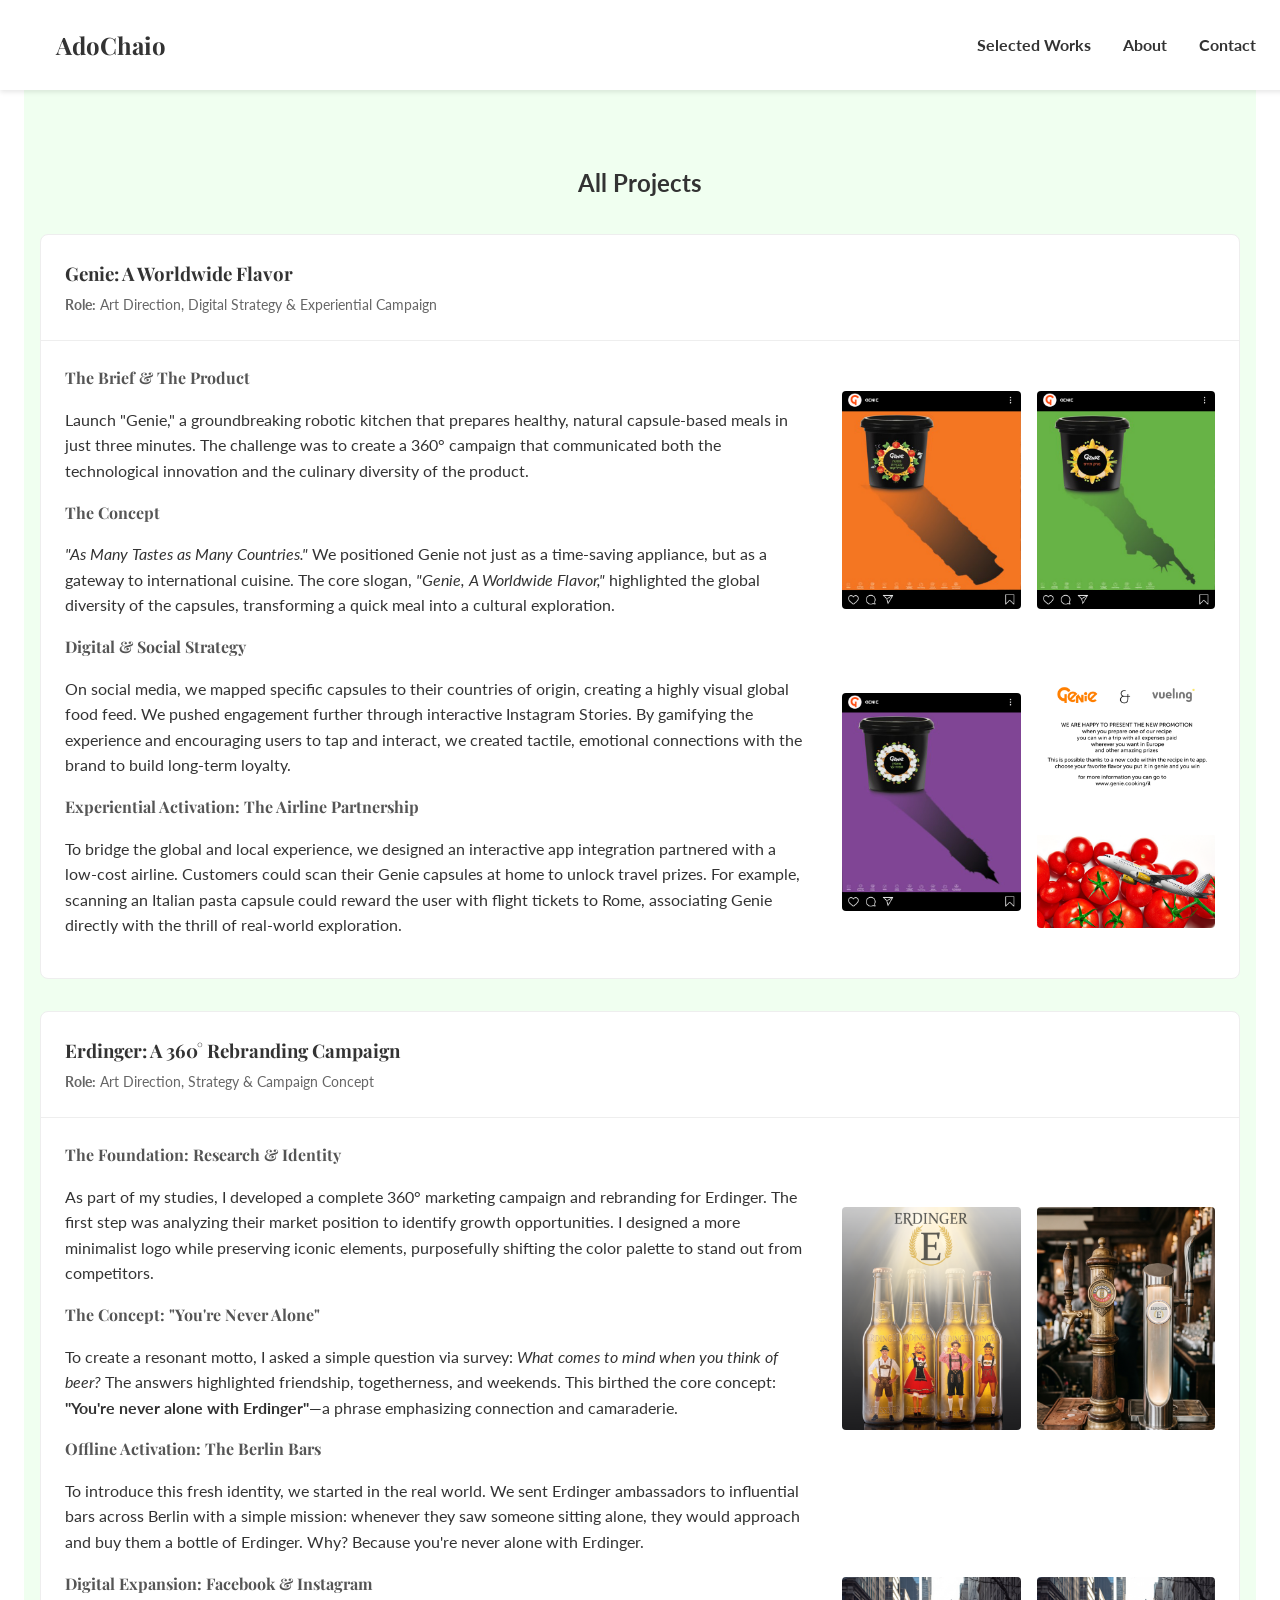
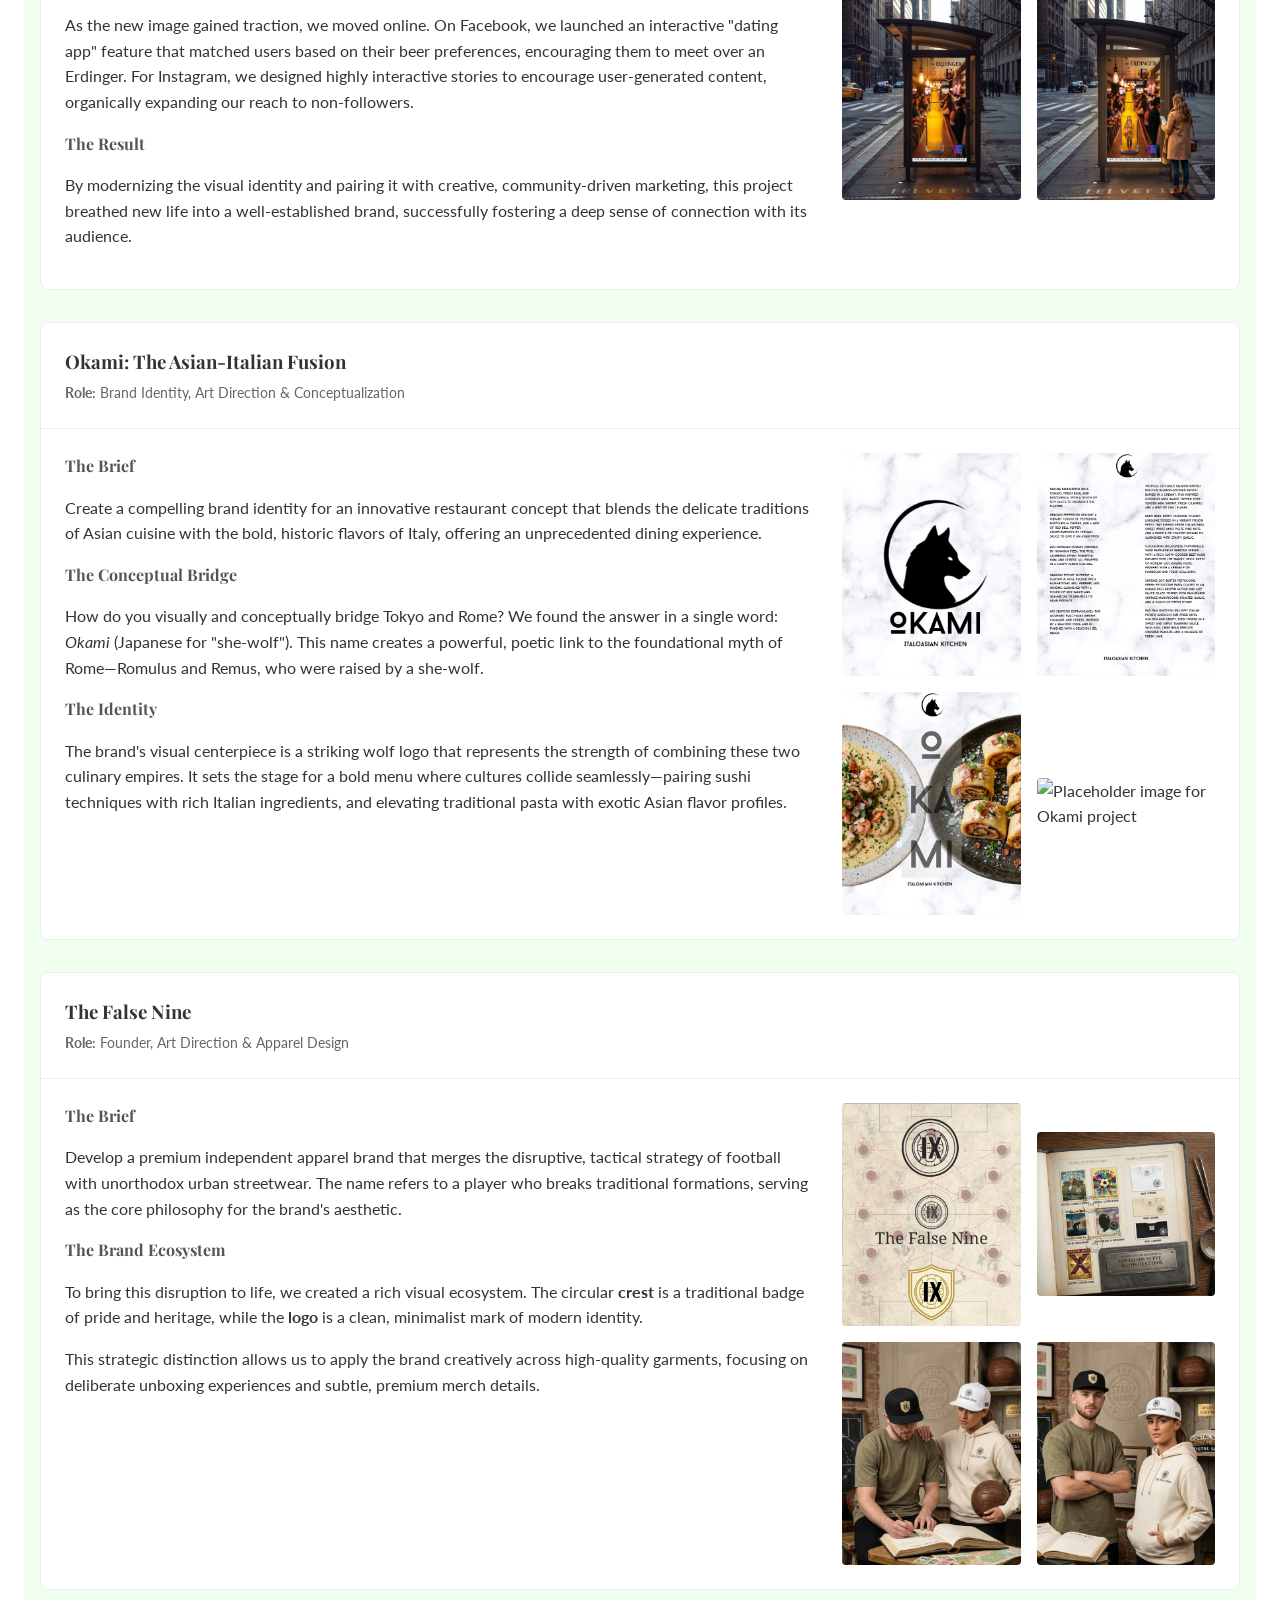
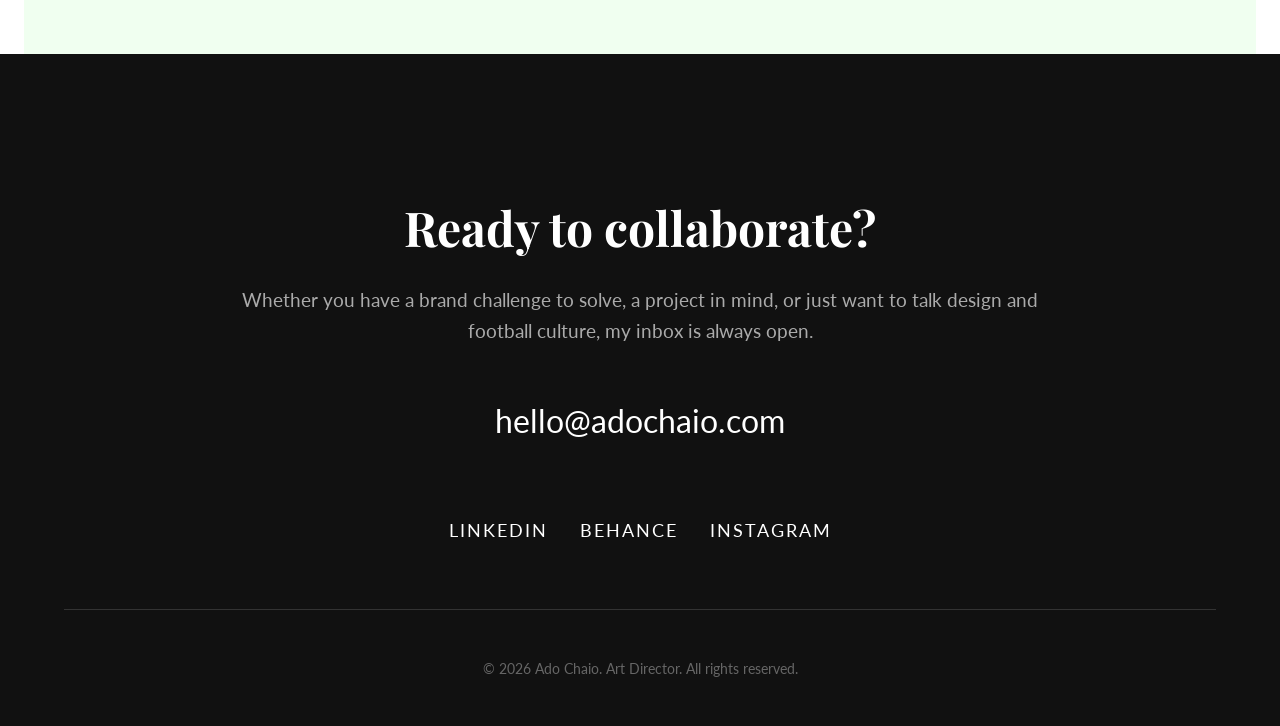
==== commit 1be938bc: "all the dada" ====
--- a/works.html
+++ b/works.html
@@ -25,6 +25,42 @@
         <section id="work">
             <h2>All Projects</h2>
             <div class="projects-grid">
+                <article class="project-card">
+                    <div class="project-header">
+                        <h3>Genie: A Worldwide Flavor</h3>
+                        <p class="role"><strong>Role:</strong> Art Direction, Digital Strategy & Experiential Campaign</p>
+                    </div>
+
+                    <div class="project-details">
+                        <div class="project-description">
+                            <h4>The Brief & The Product</h4>
+                            <p>Launch "Genie," a groundbreaking robotic kitchen that prepares healthy, natural capsule-based meals in just three minutes. The challenge was to create a 360° campaign that communicated both the technological innovation and the culinary diversity of the product.</p>
+
+                            <h4>The Concept</h4>
+                            <p><em>"As Many Tastes as Many Countries."</em> We positioned Genie not just as a time-saving appliance, but as a gateway to international cuisine. The core slogan, <em>"Genie, A Worldwide Flavor,"</em> highlighted the global diversity of the capsules, transforming a quick meal into a cultural exploration.</p>
+                            
+                            <h4>Digital & Social Strategy</h4>
+                            <p>On social media, we mapped specific capsules to their countries of origin, creating a highly visual global food feed. We pushed engagement further through interactive Instagram Stories. By gamifying the experience and encouraging users to tap and interact, we created tactile, emotional connections with the brand to build long-term loyalty.</p>
+
+                            <h4>Experiential Activation: The Airline Partnership</h4>
+                            <p>To bridge the global and local experience, we designed an interactive app integration partnered with a low-cost airline. Customers could scan their Genie capsules at home to unlock travel prizes. For example, scanning an Italian pasta capsule could reward the user with flight tickets to Rome, associating Genie directly with the thrill of real-world exploration.</p>
+                        </div>
+
+                        <div class="project-gallery four-images">
+                            <img src="images/insta-feed.png" 
+                                 alt="Genie robotic kitchen and natural food capsules">
+                                 
+                            <img src="images/insta-feed2.png" 
+                                 alt="Genie global flavors Instagram grid strategy">
+                                 
+                            <img src="images/insta feed3.jpg" 
+                                 alt="Interactive Instagram Stories UI for Genie food campaign">
+                                 
+                            <img src="images/marketing campein.png" 
+                                 alt="Genie mobile app interface showing the airline partnership ticket giveaway">
+                        </div>
+                    </div>
+                </article>
                 <article class="project-card">
                     <div class="project-header">
                         <h3>Erdinger: A 360° Rebranding Campaign</h3>
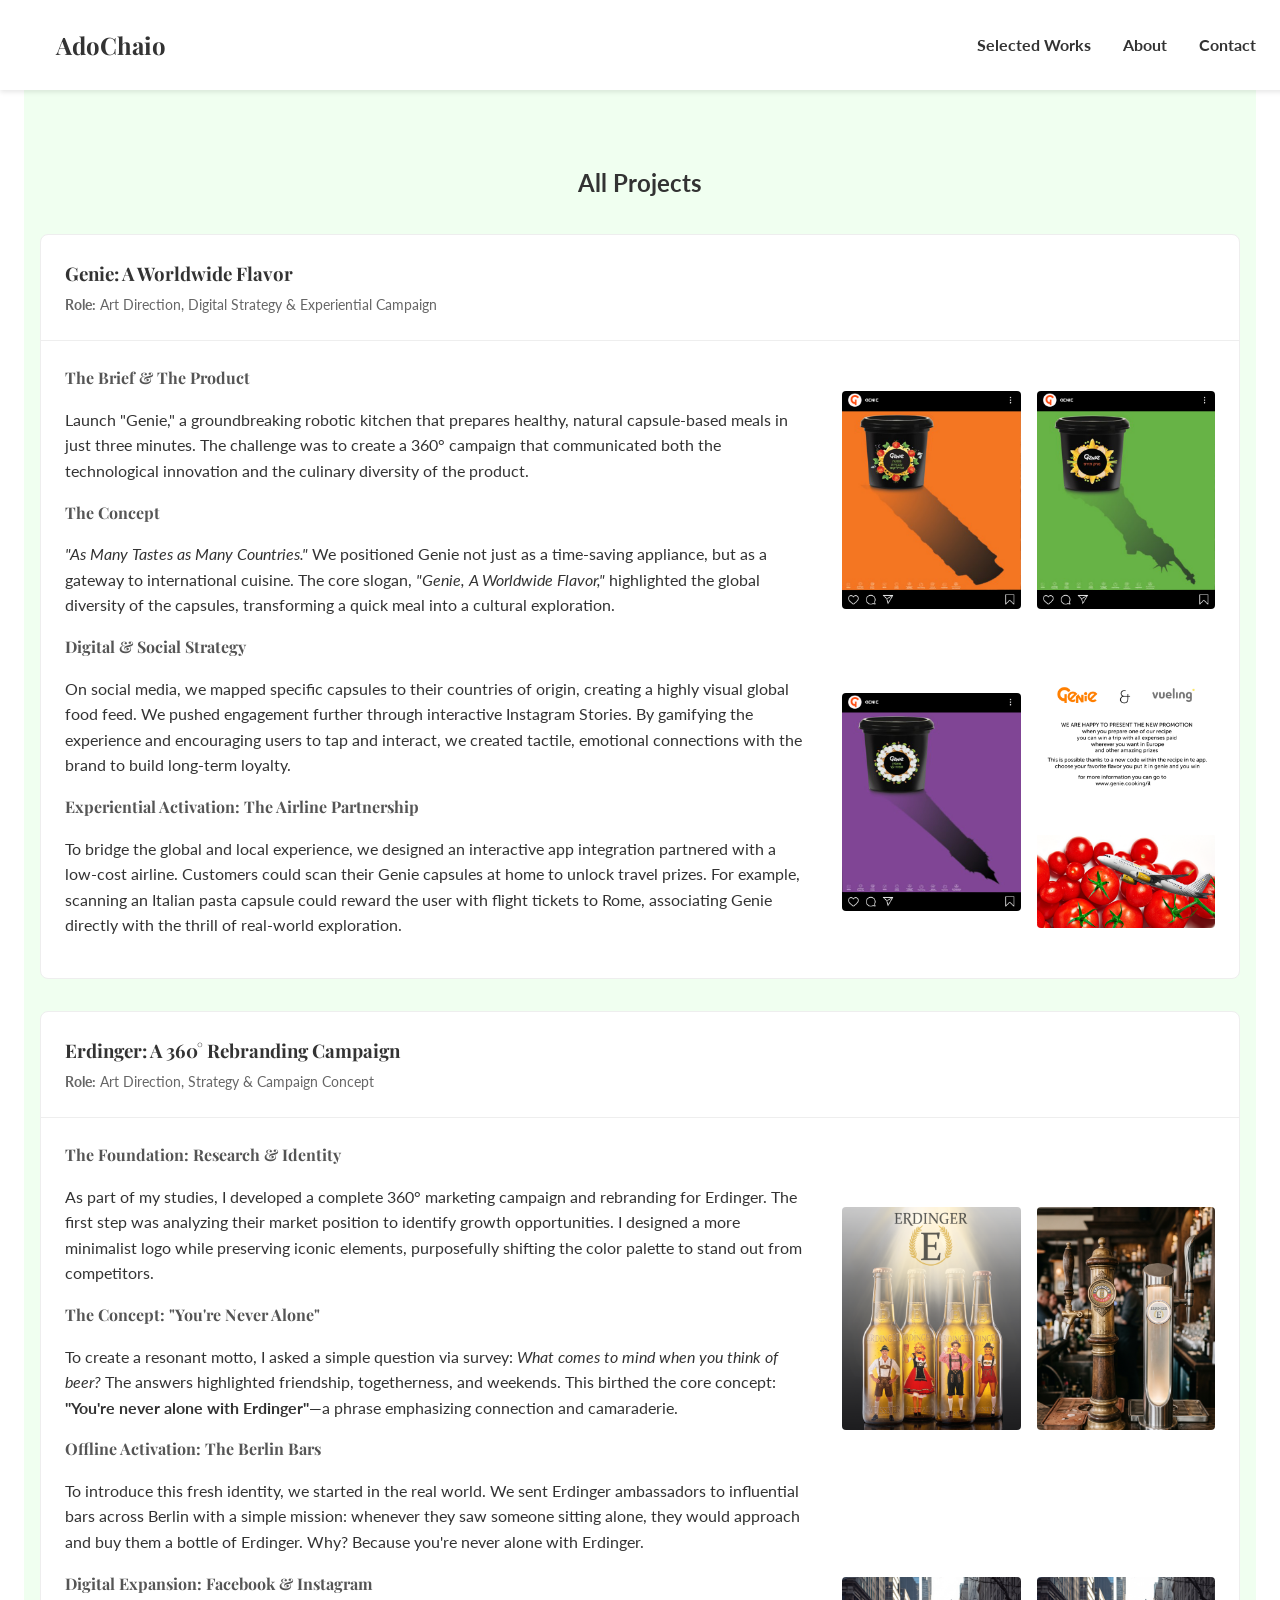
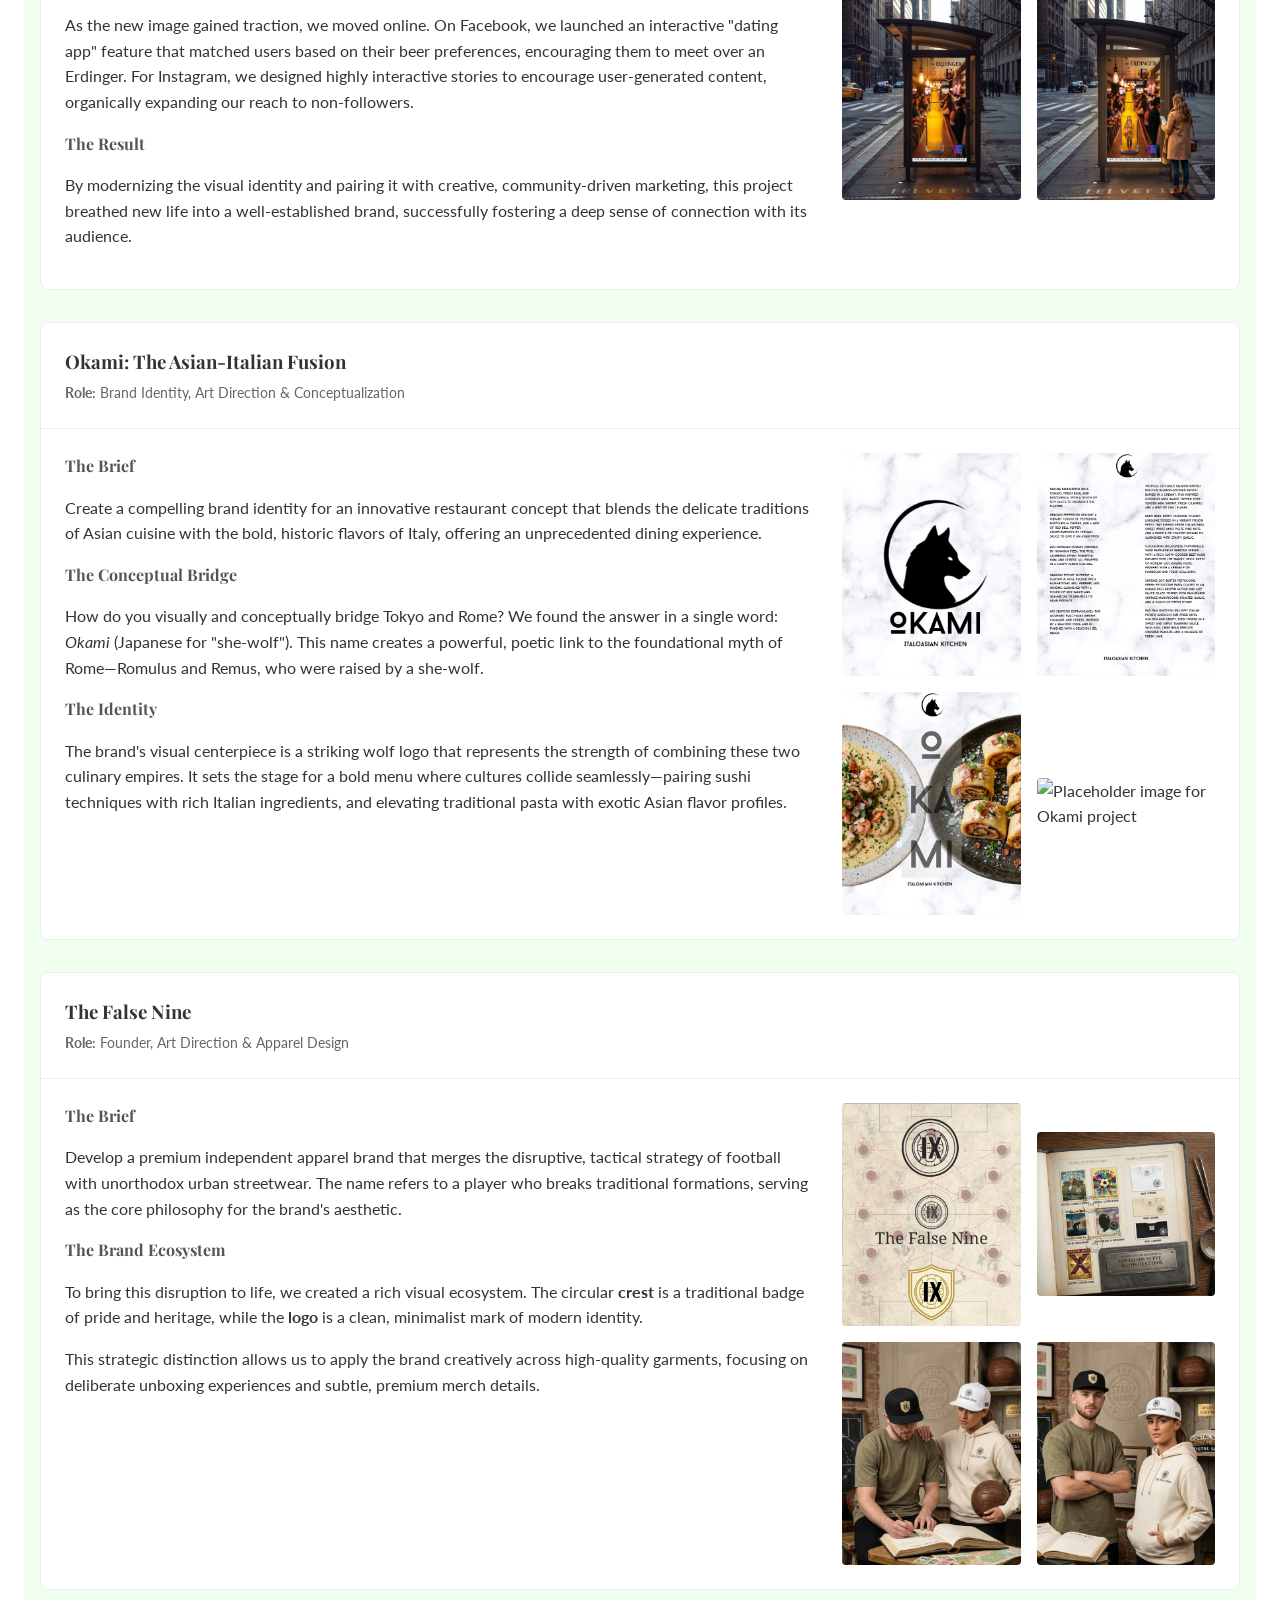
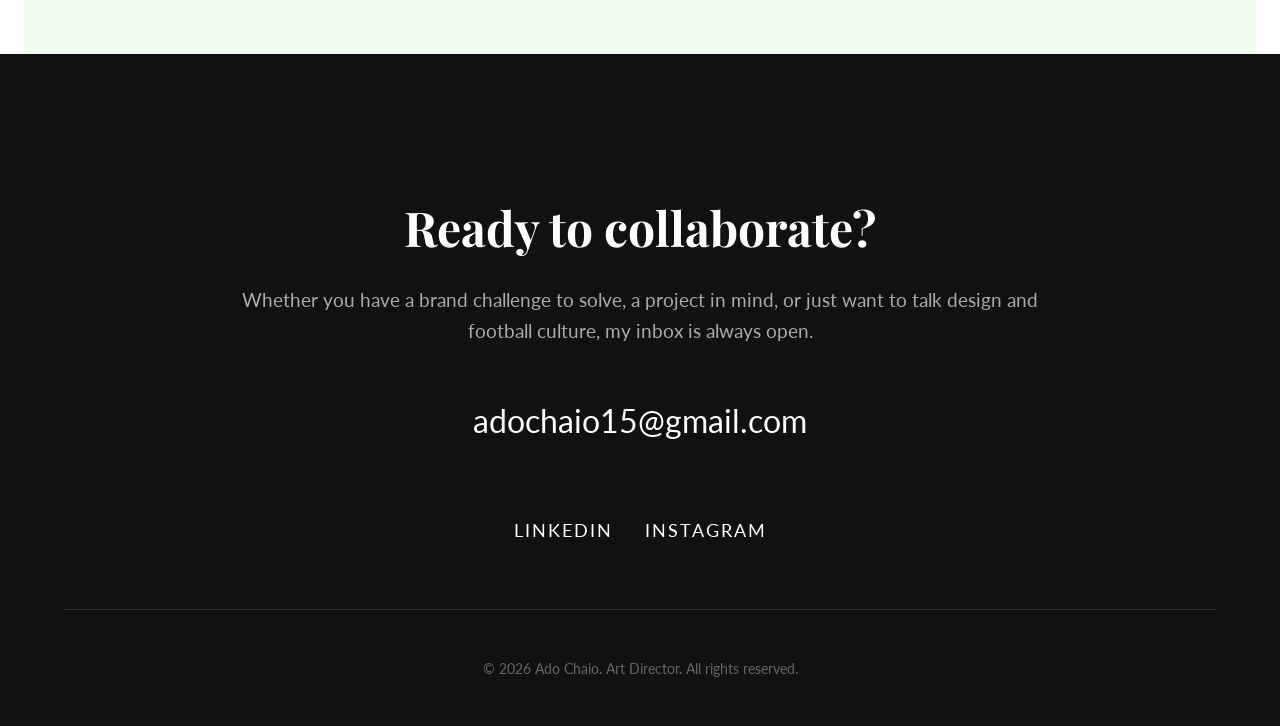
==== commit 823459f5: "cv" ====
--- a/works.html
+++ b/works.html
@@ -160,11 +160,10 @@
             <h2>Ready to collaborate?</h2>
             <p>Whether you have a brand challenge to solve, a project in mind, or just want to talk design and football culture, my inbox is always open.</p>
             
-            <a href="mailto:hello@adochaio.com" class="email-link">hello@adochaio.com</a>
+            <a href="mailto:adochaio15@gmail.com" class="email-link">adochaio15@gmail.com</a>
             
             <div class="social-links">
                 <a href="#" target="_blank">LinkedIn</a>
-                <a href="#" target="_blank">Behance</a>
                 <a href="#" target="_blank">Instagram</a>
             </div>
         </div>
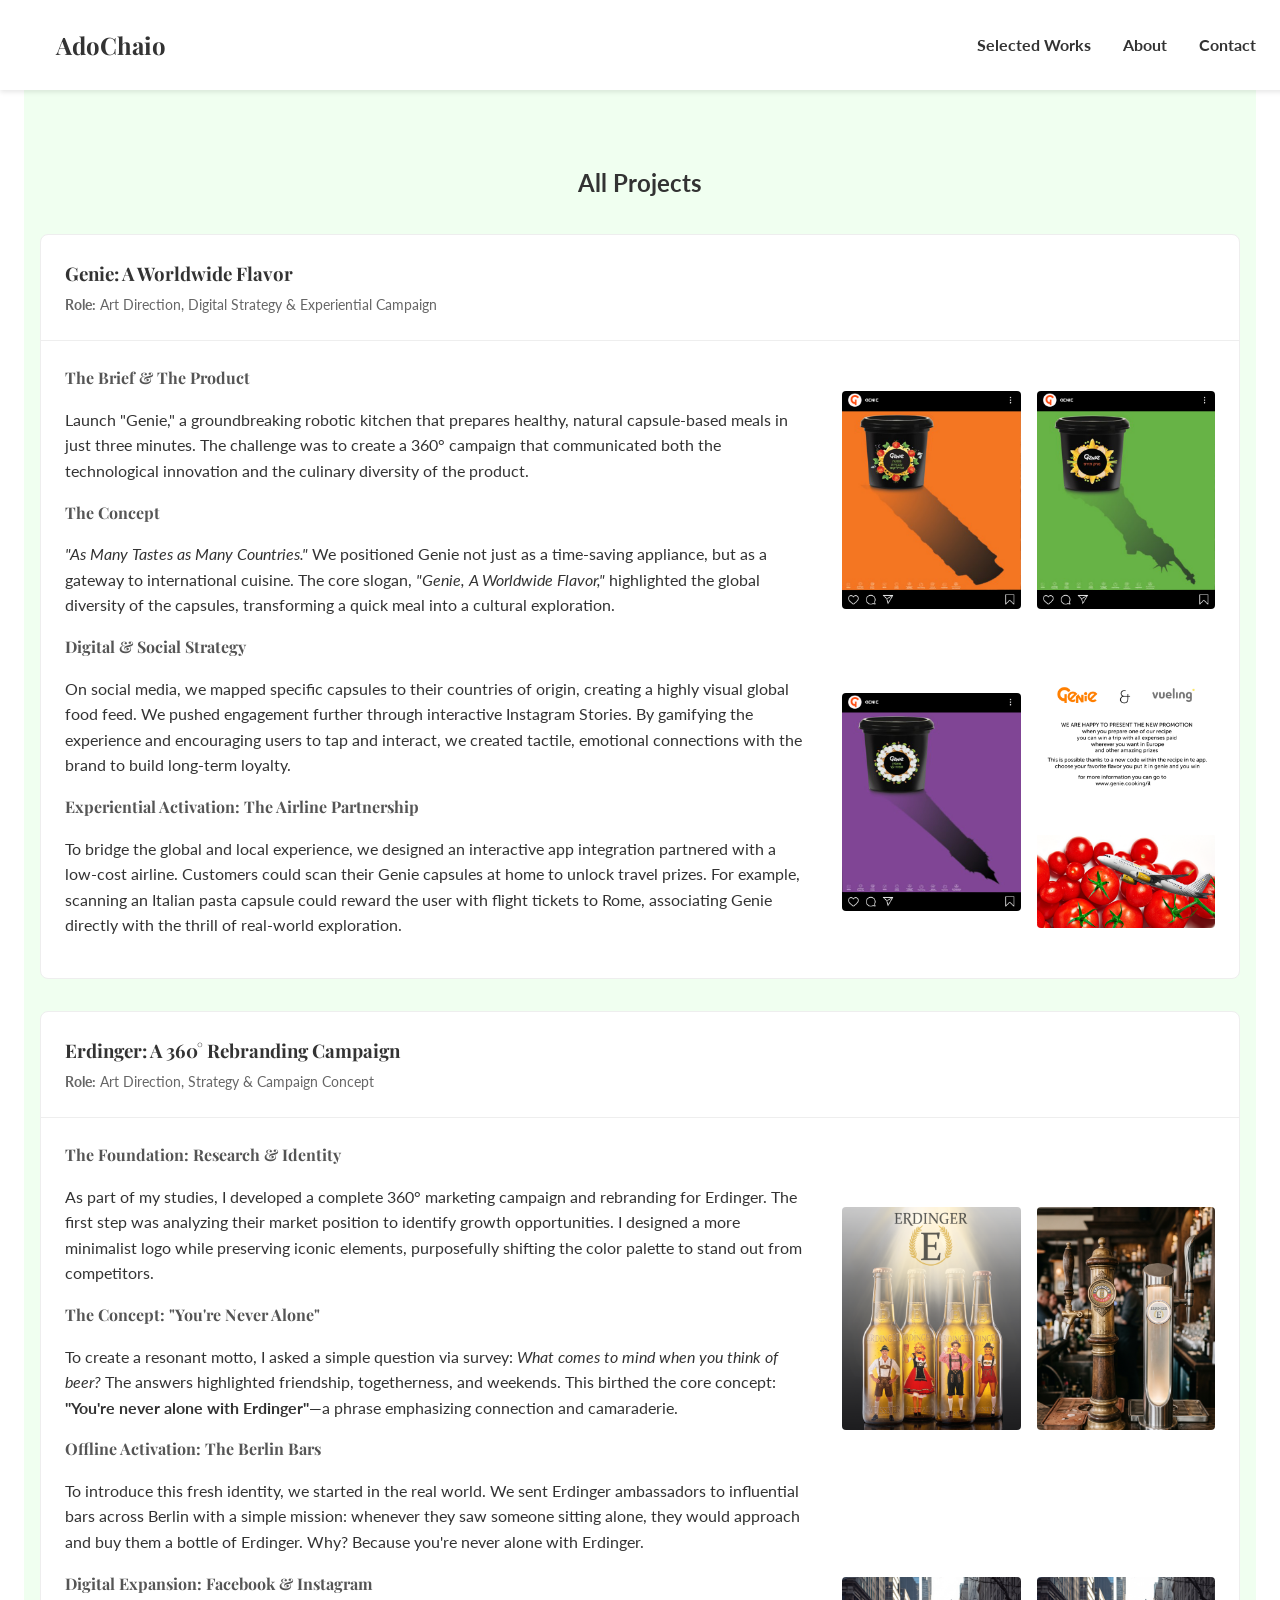
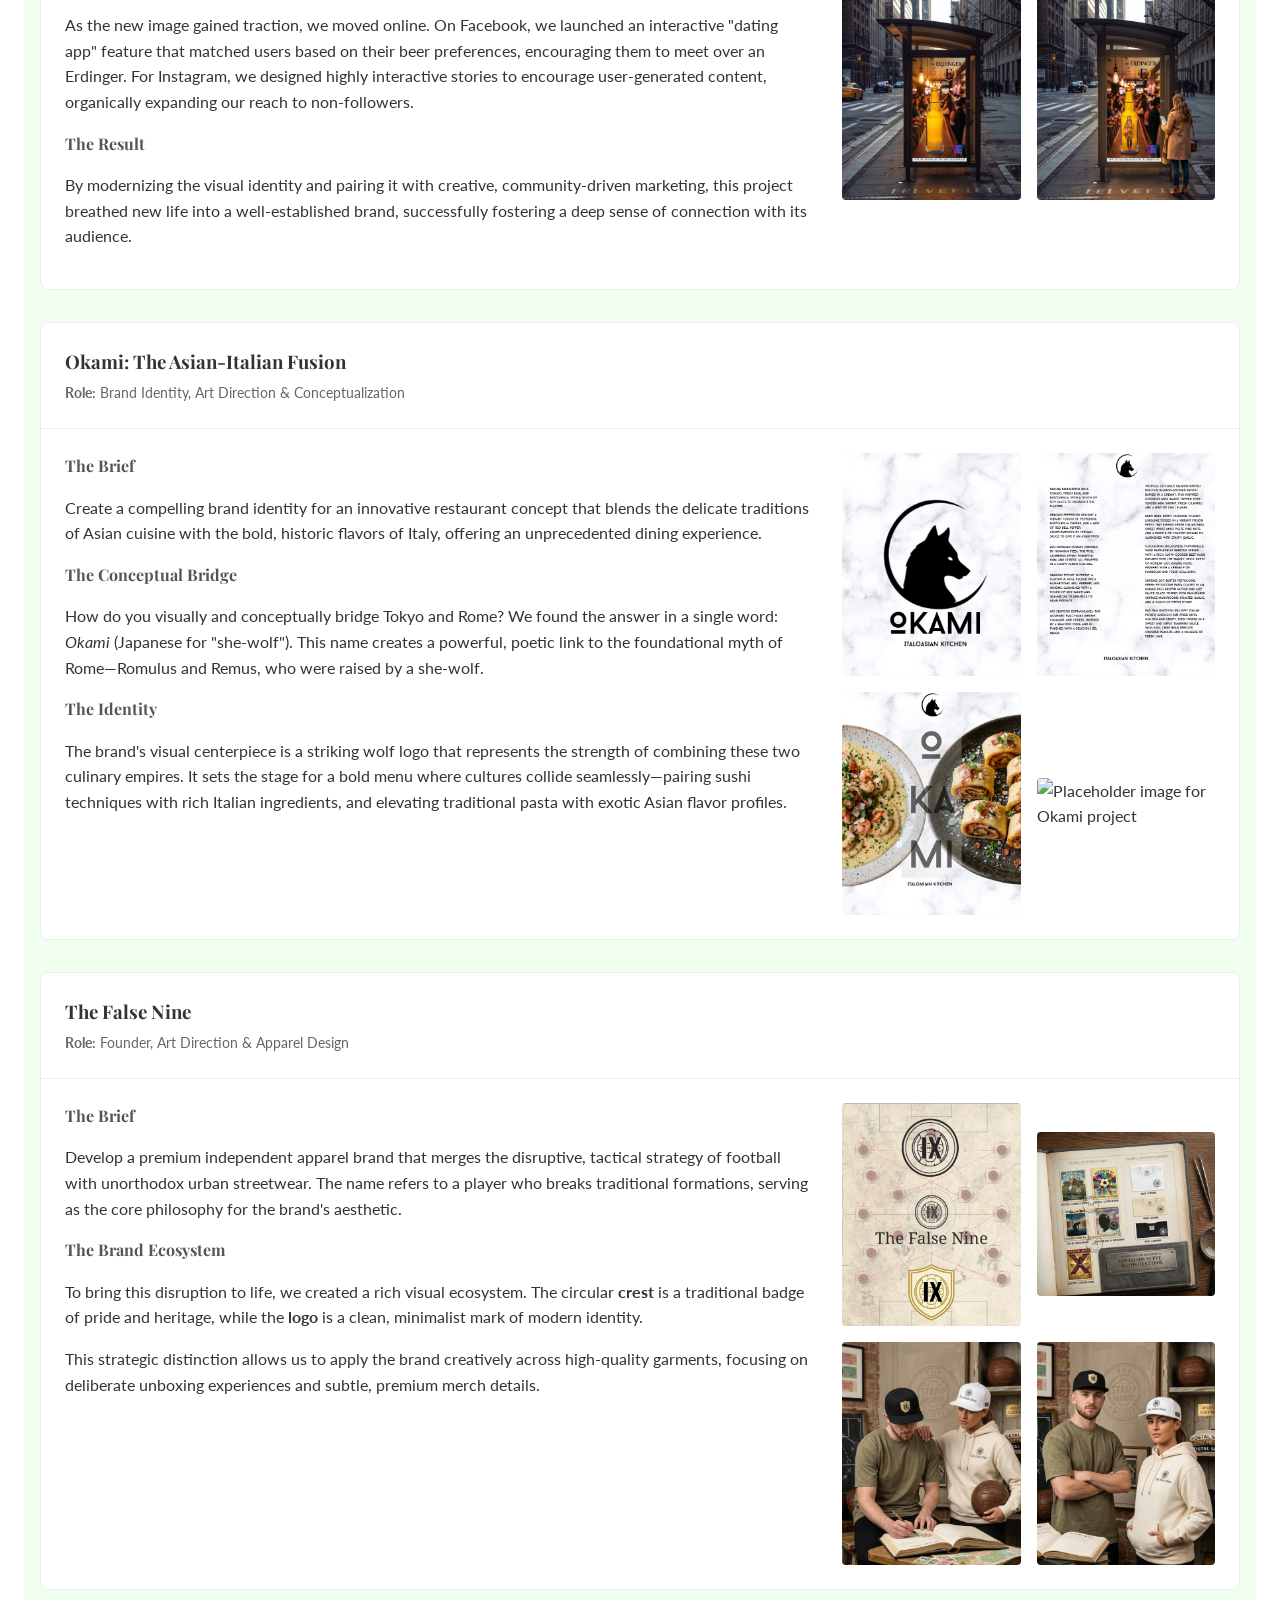
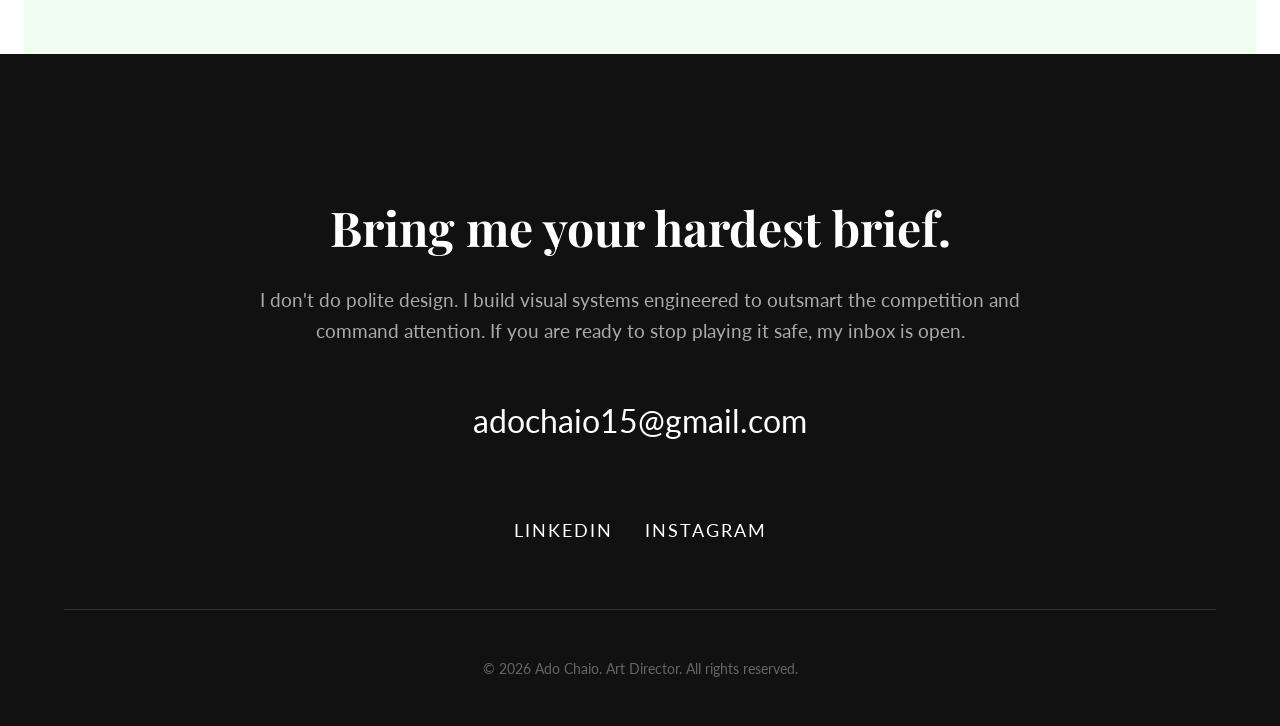
==== commit 5b1a7c84: "cv" ====
--- a/works.html
+++ b/works.html
@@ -14,9 +14,9 @@
         <nav>
             <div class="logo"><a href="index.html" style="text-decoration: none; color: var(--text-color);">AdoChaio</a></div>
             <ul>
-                <li><a href="index.html#work">Selected Works</a></li>
-                <li><a href="index.html#about">About</a></li>
-                <li><a href="index.html#contact">Contact</a></li>
+                <li><a href="index.html">Selected Works</a></li>
+                <li><a href="index.html">About</a></li>
+                <li><a href="index.html">Contact</a></li>
             </ul>
         </nav>
     </header>
@@ -157,14 +157,14 @@
 
     <footer id="contact" class="contact-section">
         <div class="contact-container">
-            <h2>Ready to collaborate?</h2>
-            <p>Whether you have a brand challenge to solve, a project in mind, or just want to talk design and football culture, my inbox is always open.</p>
+            <h2>Bring me your hardest brief.</h2>
+            <p>I don't do polite design. I build visual systems engineered to outsmart the competition and command attention. If you are ready to stop playing it safe, my inbox is open.</p>
             
             <a href="mailto:adochaio15@gmail.com" class="email-link">adochaio15@gmail.com</a>
             
             <div class="social-links">
-                <a href="#" target="_blank">LinkedIn</a>
-                <a href="#" target="_blank">Instagram</a>
+                <a href="https://www.linkedin.com/in/adochaio" target="_blank">LinkedIn</a>
+                <a href="https://www.instagram.com/ado1511?igsh=cWNqdG44NWd1dW8=" target="_blank">Instagram</a>
             </div>
         </div>
         
--- a/style.css
+++ b/style.css
@@ -78,18 +78,46 @@
 
 #hero {
     background-color: var(--secondary-color);
-    min-height: 50vh;
+    min-height: 60vh; /* Aumentado para más espacio */
     display: flex;
     flex-direction: column;
     justify-content: center;
     align-items: center;
 }
 
+.hero-content {
+    max-width: 800px;
+}
+
+.hero-quote {
+    font-family: var(--font-family-headings);
+    font-style: italic;
+    font-size: 1.5rem;
+    color: #555;
+    border: none;
+    padding: 0;
+    margin: 0 0 2rem 0;
+}
+
+.hero-quote cite {
+    display: block;
+    text-align: right;
+    font-size: 1rem;
+    margin-top: 0.5rem;
+}
+
+
 #hero h1 {
     font-family: var(--font-family-headings);
-    font-size: 3rem;
-    margin: 0;
-}
+    font-size: 3.5rem; /* Un poco más grande */
+    margin: 0 0 1rem 0;
+}
+
+.hero-tagline {
+    font-size: 1.2rem;
+    color: #666;
+}
+
 
 .projects-grid {
     display: grid;
@@ -399,7 +427,7 @@
     }
 
     #hero h1 {
-        font-size: 2rem;
+        font-size: 2.5rem; /* Ajuste para móviles */
     }
 
     .projects-grid, .project-gallery, .project-gallery.four-images {
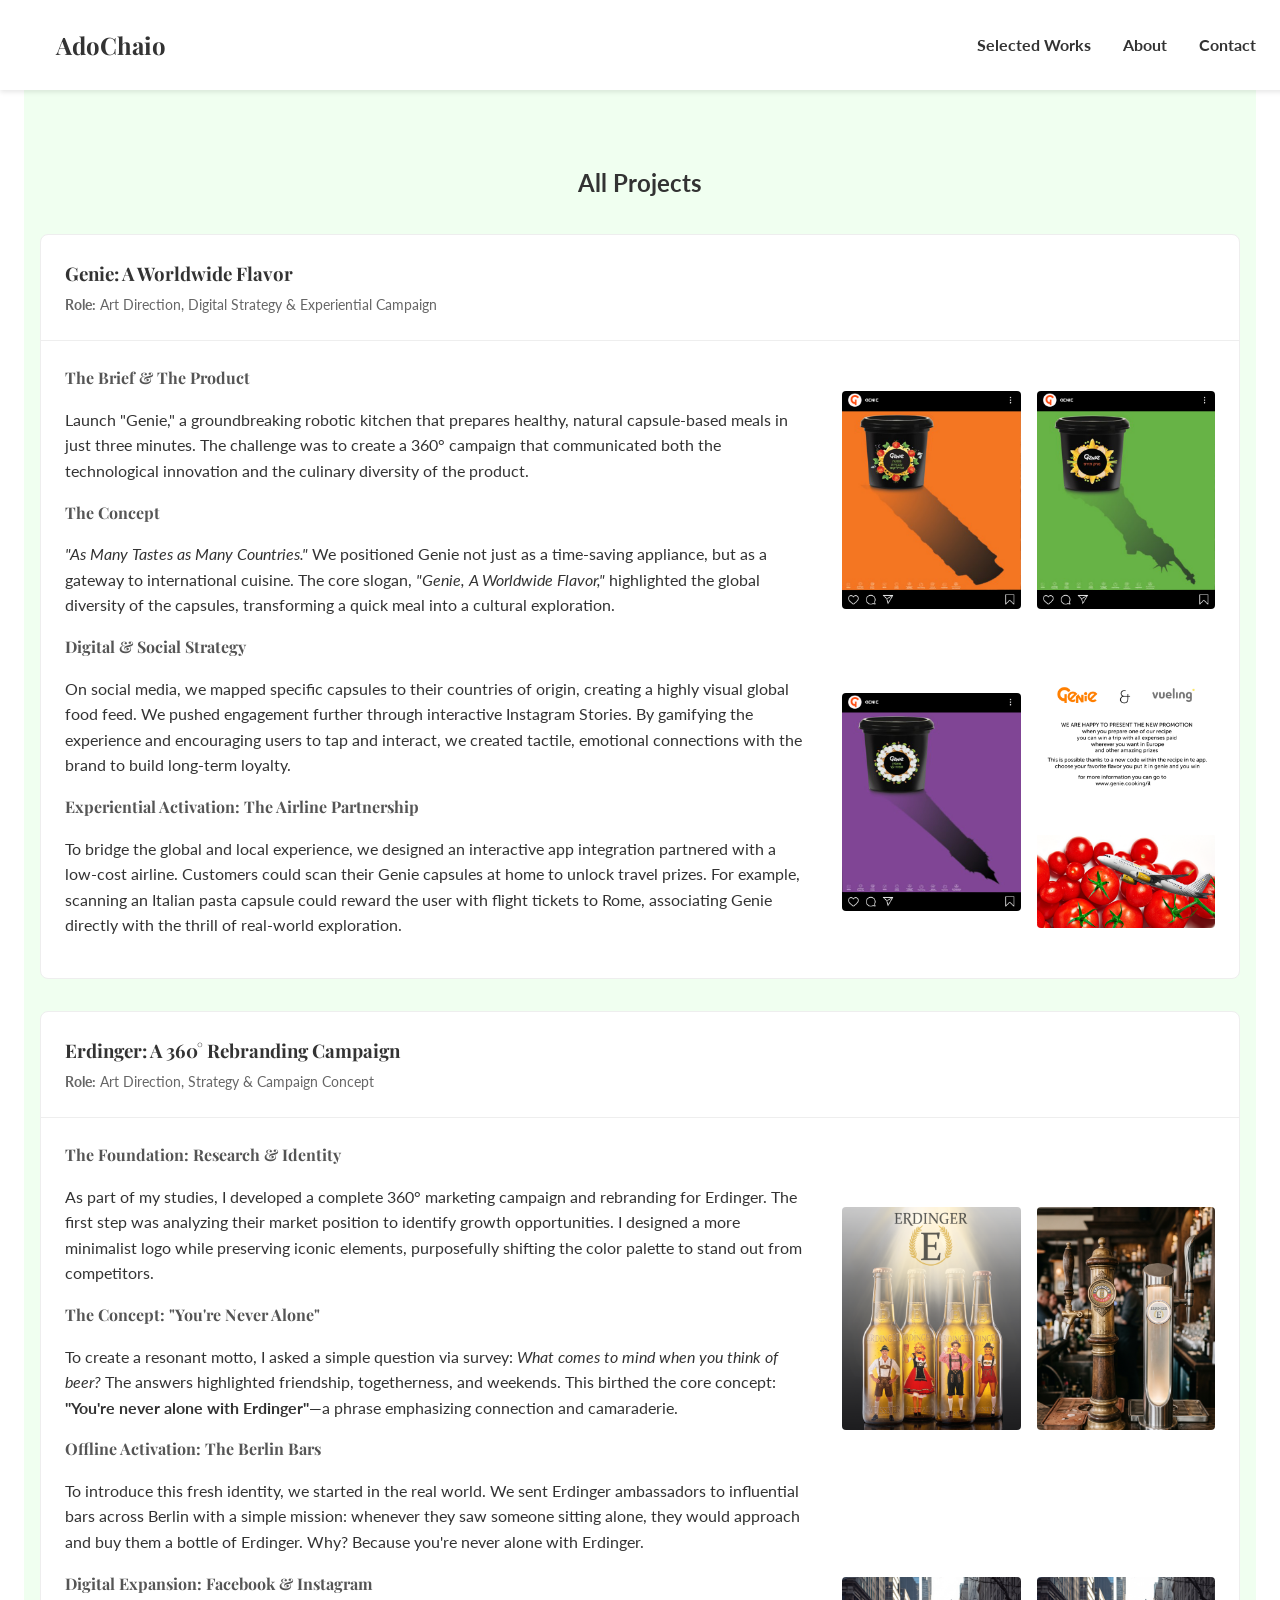
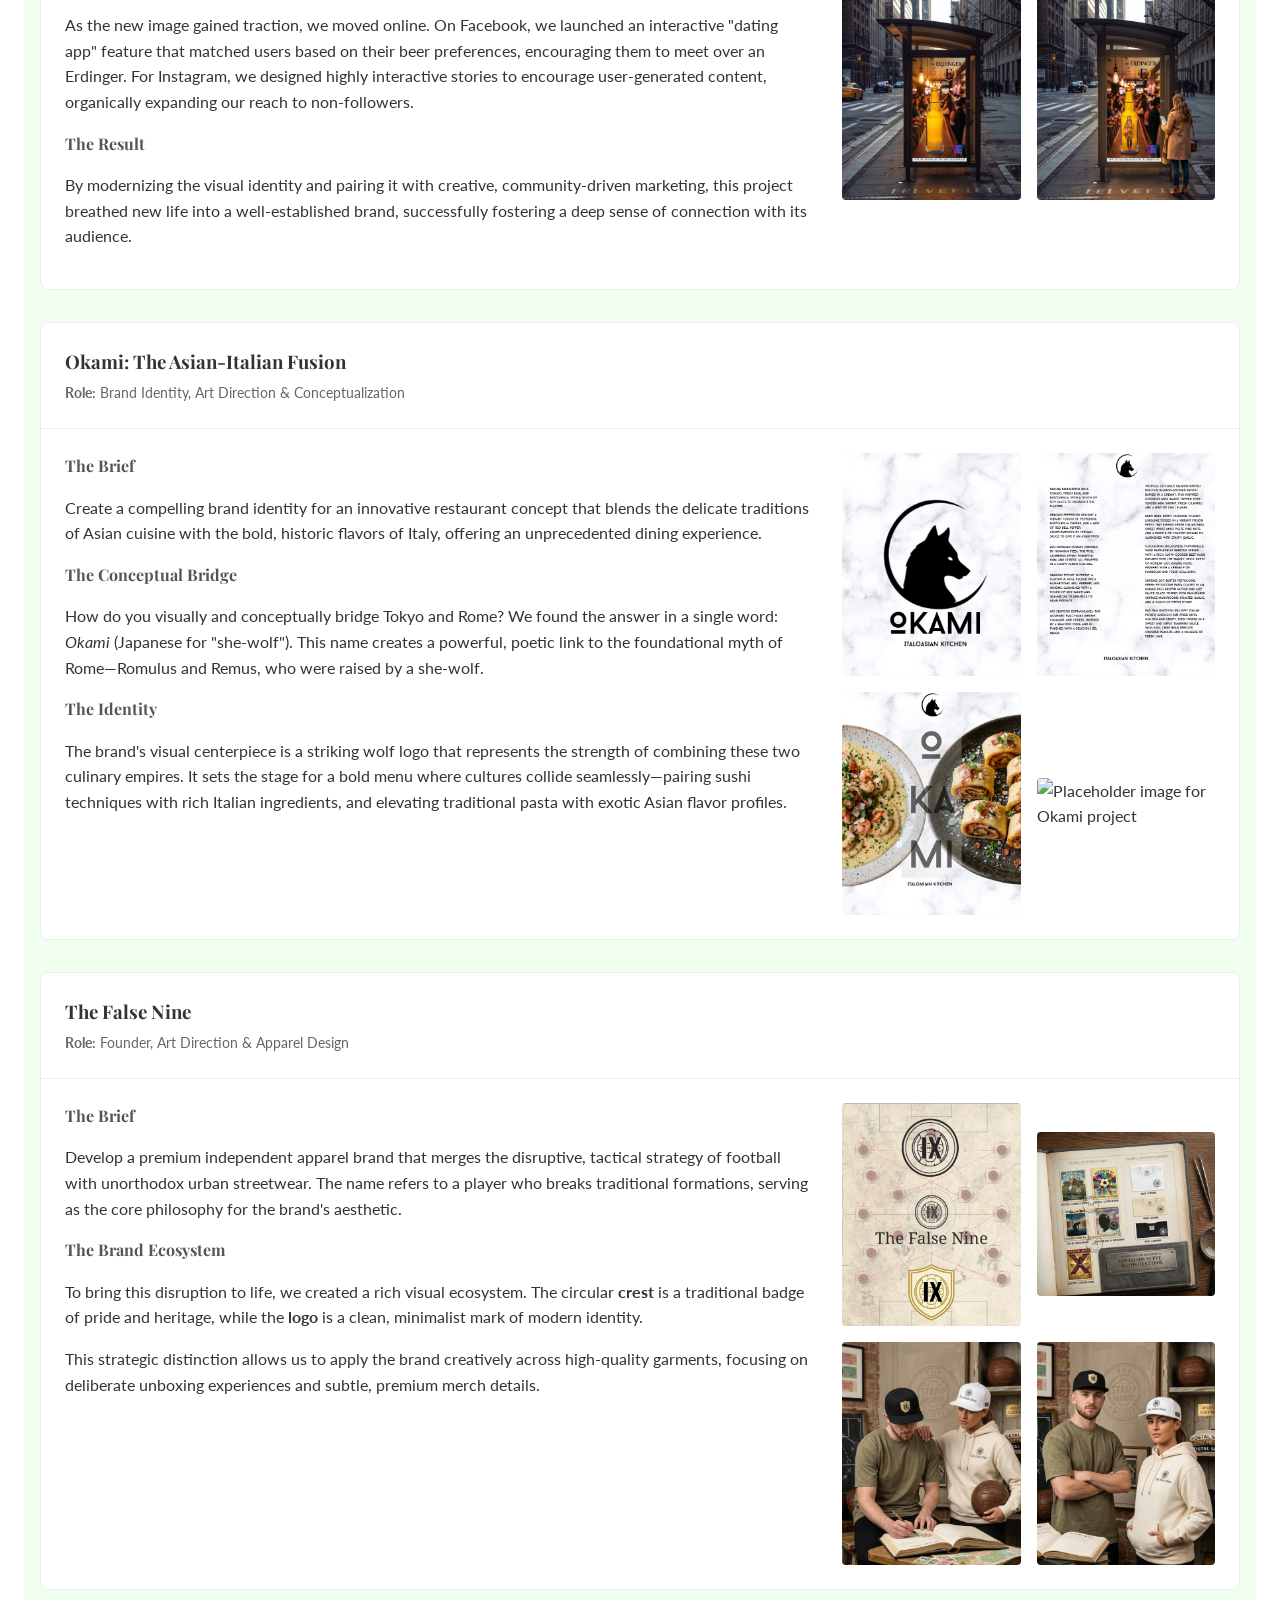
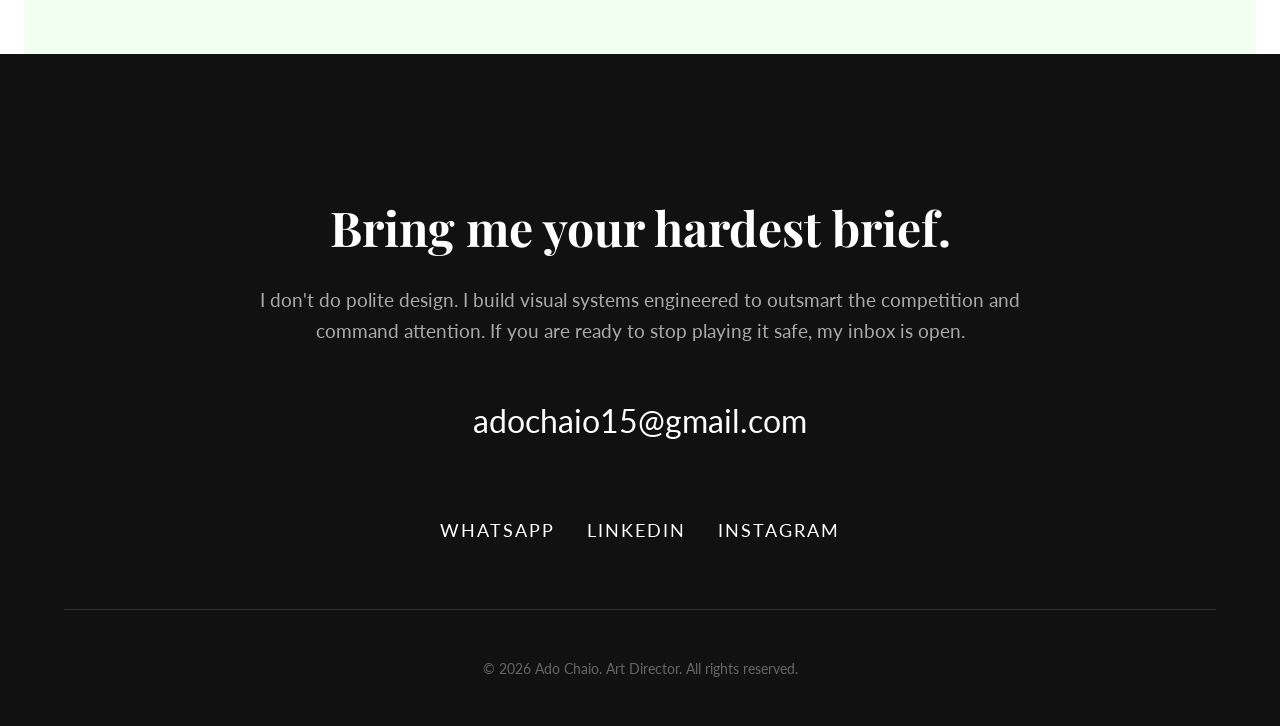
==== commit d626ed78: "what" ====
--- a/works.html
+++ b/works.html
@@ -163,6 +163,7 @@
             <a href="mailto:adochaio15@gmail.com" class="email-link">adochaio15@gmail.com</a>
             
             <div class="social-links">
+                <a href="https://wa.me/972526175767?text=Hi%20Ado,%20I%20saw%20your%20portfolio%20and%20I'd%20like%20to%20discuss%20an%20open%20role." target="_blank">WhatsApp</a>
                 <a href="https://www.linkedin.com/in/adochaio" target="_blank">LinkedIn</a>
                 <a href="https://www.instagram.com/ado1511?igsh=cWNqdG44NWd1dW8=" target="_blank">Instagram</a>
             </div>
